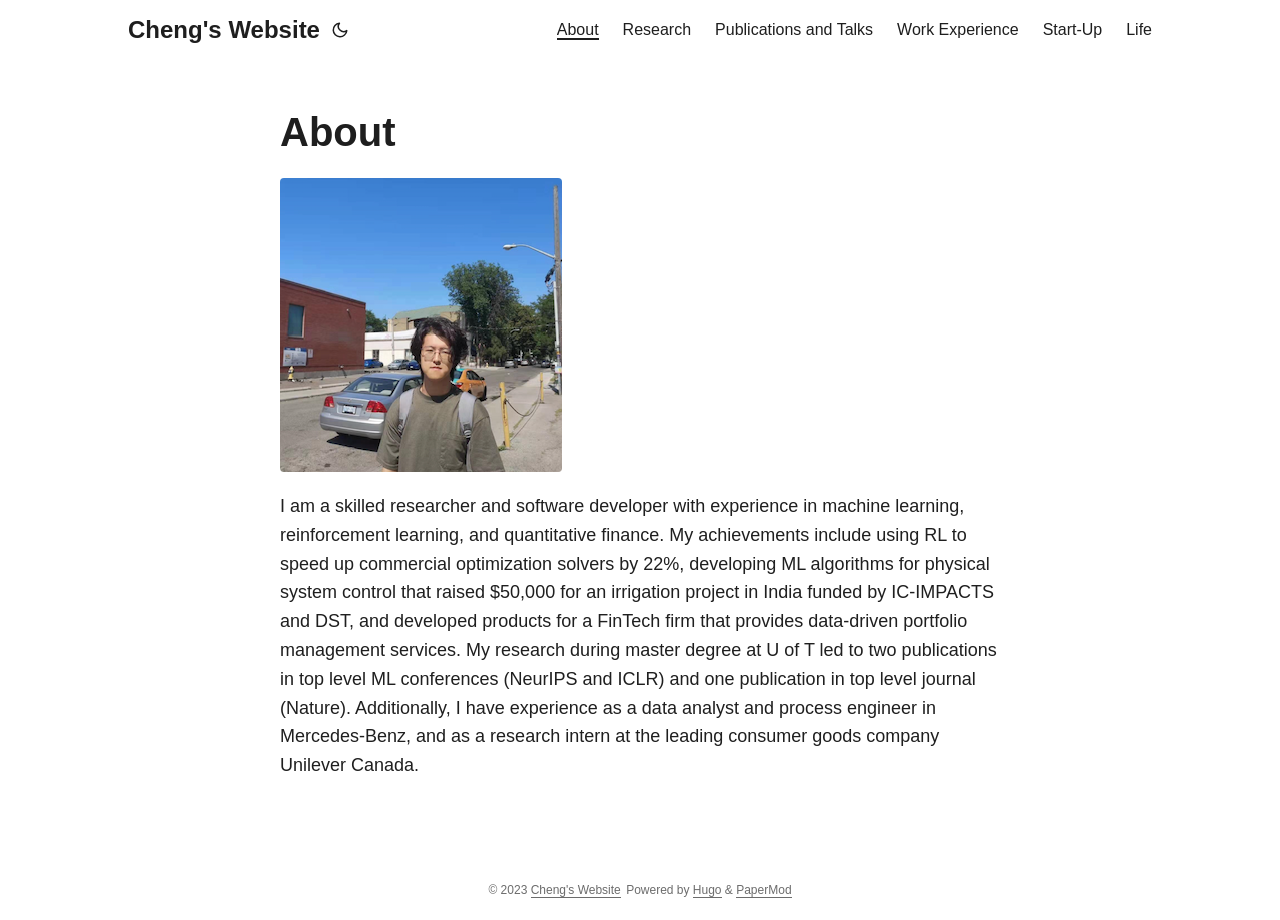
==== about/index.html @ 5c448e86 "first commit" ====
<!DOCTYPE html>
<html lang="en" dir="auto">

<head><meta charset="utf-8">
<meta http-equiv="X-UA-Compatible" content="IE=edge">
<meta name="viewport" content="width=device-width, initial-scale=1, shrink-to-fit=no">
<meta name="robots" content="index, follow">
<title>About | Cheng&#39;s Website</title>
<meta name="keywords" content="">
<meta name="description" content="I am a skilled researcher and software developer with experience in machine learning, reinforcement learning, and quantitative finance. My achievements include using RL to speed up commercial optimization solvers by 22%, developing ML algorithms for physical system control that raised $50,000 for an irrigation project in India funded by IC-IMPACTS and DST, and developed products for a FinTech firm that provides data-driven portfolio management services. My research during master degree at U of T led to two publications in top level ML conferences (NeurIPS and ICLR) and one publication in top level journal (Nature).">
<meta name="author" content="">
<link rel="canonical" href="https://chichengmessi.github.io/about/">
<link crossorigin="anonymous" href="/assets/css/stylesheet.6a98292fb8fa8cf0f3ba4042d4b75515c04267550f3ad49ff6271b5af9562443.css" integrity="sha256-apgpL7j6jPDzukBC1LdVFcBCZ1UPOtSf9icbWvlWJEM=" rel="preload stylesheet" as="style">
<script defer crossorigin="anonymous" src="/assets/js/highlight.f413e19d0714851f6474e7ee9632408e58ac146fbdbe62747134bea2fa3415e0.js" integrity="sha256-9BPhnQcUhR9kdOfuljJAjlisFG&#43;9vmJ0cTS&#43;ovo0FeA="
    onload="hljs.initHighlightingOnLoad();"></script>
<link rel="icon" href="https://chichengmessi.github.io/favicon.ico">
<link rel="icon" type="image/png" sizes="16x16" href="https://chichengmessi.github.io/favicon-16x16.png">
<link rel="icon" type="image/png" sizes="32x32" href="https://chichengmessi.github.io/favicon-32x32.png">
<link rel="apple-touch-icon" href="https://chichengmessi.github.io/apple-touch-icon.png">
<link rel="mask-icon" href="https://chichengmessi.github.io/safari-pinned-tab.svg">
<meta name="theme-color" content="#2e2e33">
<meta name="msapplication-TileColor" content="#2e2e33">
<noscript>
    <style>
        #theme-toggle,
        .top-link {
            display: none;
        }

    </style>
    <style>
        @media (prefers-color-scheme: dark) {
            :root {
                --theme: rgb(29, 30, 32);
                --entry: rgb(46, 46, 51);
                --primary: rgb(218, 218, 219);
                --secondary: rgb(155, 156, 157);
                --tertiary: rgb(65, 66, 68);
                --content: rgb(196, 196, 197);
                --hljs-bg: rgb(46, 46, 51);
                --code-bg: rgb(55, 56, 62);
                --border: rgb(51, 51, 51);
            }

            .list {
                background: var(--theme);
            }

            .list:not(.dark)::-webkit-scrollbar-track {
                background: 0 0;
            }

            .list:not(.dark)::-webkit-scrollbar-thumb {
                border-color: var(--theme);
            }
        }

    </style>
</noscript><meta property="og:title" content="About" />
<meta property="og:description" content="I am a skilled researcher and software developer with experience in machine learning, reinforcement learning, and quantitative finance. My achievements include using RL to speed up commercial optimization solvers by 22%, developing ML algorithms for physical system control that raised $50,000 for an irrigation project in India funded by IC-IMPACTS and DST, and developed products for a FinTech firm that provides data-driven portfolio management services. My research during master degree at U of T led to two publications in top level ML conferences (NeurIPS and ICLR) and one publication in top level journal (Nature)." />
<meta property="og:type" content="article" />
<meta property="og:url" content="https://chichengmessi.github.io/about/" /><meta property="article:section" content="" />



<meta name="twitter:card" content="summary"/>
<meta name="twitter:title" content="About"/>
<meta name="twitter:description" content="I am a skilled researcher and software developer with experience in machine learning, reinforcement learning, and quantitative finance. My achievements include using RL to speed up commercial optimization solvers by 22%, developing ML algorithms for physical system control that raised $50,000 for an irrigation project in India funded by IC-IMPACTS and DST, and developed products for a FinTech firm that provides data-driven portfolio management services. My research during master degree at U of T led to two publications in top level ML conferences (NeurIPS and ICLR) and one publication in top level journal (Nature)."/>


<script type="application/ld+json">
{
  "@context": "https://schema.org",
  "@type": "BreadcrumbList",
  "itemListElement": [
    {
      "@type": "ListItem",
      "position":  1 ,
      "name": "About",
      "item": "https://chichengmessi.github.io/about/"
    }
  ]
}
</script>
<script type="application/ld+json">
{
  "@context": "https://schema.org",
  "@type": "BlogPosting",
  "headline": "About",
  "name": "About",
  "description": "I am a skilled researcher and software developer with experience in machine learning, reinforcement learning, and quantitative finance. My achievements include using RL to speed up commercial optimization solvers by 22%, developing ML algorithms for physical system control that raised $50,000 for an irrigation project in India funded by IC-IMPACTS and DST, and developed products for a FinTech firm that provides data-driven portfolio management services. My research during master degree at U of T led to two publications in top level ML conferences (NeurIPS and ICLR) and one publication in top level journal (Nature).",
  "keywords": [
    
  ],
  "articleBody": " I am a skilled researcher and software developer with experience in machine learning, reinforcement learning, and quantitative finance. My achievements include using RL to speed up commercial optimization solvers by 22%, developing ML algorithms for physical system control that raised $50,000 for an irrigation project in India funded by IC-IMPACTS and DST, and developed products for a FinTech firm that provides data-driven portfolio management services. My research during master degree at U of T led to two publications in top level ML conferences (NeurIPS and ICLR) and one publication in top level journal (Nature). Additionally, I have experience as a data analyst and process engineer in Mercedes-Benz, and as a research intern at the leading consumer goods company Unilever Canada.\n",
  "wordCount" : "120",
  "inLanguage": "en",
  "datePublished": "0001-01-01T00:00:00Z",
  "dateModified": "0001-01-01T00:00:00Z",
  "mainEntityOfPage": {
    "@type": "WebPage",
    "@id": "https://chichengmessi.github.io/about/"
  },
  "publisher": {
    "@type": "Organization",
    "name": "Cheng's Website",
    "logo": {
      "@type": "ImageObject",
      "url": "https://chichengmessi.github.io/favicon.ico"
    }
  }
}
</script>
</head>

<body class="" id="top">
<script>
    if (localStorage.getItem("pref-theme") === "dark") {
        document.body.classList.add('dark');
    } else if (localStorage.getItem("pref-theme") === "light") {
        document.body.classList.remove('dark')
    } else if (window.matchMedia('(prefers-color-scheme: dark)').matches) {
        document.body.classList.add('dark');
    }

</script>

<header class="header">
    <nav class="nav">
        <div class="logo">
            <a href="https://chichengmessi.github.io/" accesskey="h" title="Cheng&#39;s Website (Alt + H)">Cheng&#39;s Website</a>
            <div class="logo-switches">
                <button id="theme-toggle" accesskey="t" title="(Alt + T)">
                    <svg id="moon" xmlns="http://www.w3.org/2000/svg" width="24" height="18" viewBox="0 0 24 24"
                        fill="none" stroke="currentColor" stroke-width="2" stroke-linecap="round"
                        stroke-linejoin="round">
                        <path d="M21 12.79A9 9 0 1 1 11.21 3 7 7 0 0 0 21 12.79z"></path>
                    </svg>
                    <svg id="sun" xmlns="http://www.w3.org/2000/svg" width="24" height="18" viewBox="0 0 24 24"
                        fill="none" stroke="currentColor" stroke-width="2" stroke-linecap="round"
                        stroke-linejoin="round">
                        <circle cx="12" cy="12" r="5"></circle>
                        <line x1="12" y1="1" x2="12" y2="3"></line>
                        <line x1="12" y1="21" x2="12" y2="23"></line>
                        <line x1="4.22" y1="4.22" x2="5.64" y2="5.64"></line>
                        <line x1="18.36" y1="18.36" x2="19.78" y2="19.78"></line>
                        <line x1="1" y1="12" x2="3" y2="12"></line>
                        <line x1="21" y1="12" x2="23" y2="12"></line>
                        <line x1="4.22" y1="19.78" x2="5.64" y2="18.36"></line>
                        <line x1="18.36" y1="5.64" x2="19.78" y2="4.22"></line>
                    </svg>
                </button>
            </div>
        </div>
        <ul id="menu">
            <li>
                <a href="https://chichengmessi.github.io/about/" title="About">
                    <span class="active">About</span>
                </a>
            </li>
            <li>
                <a href="https://chichengmessi.github.io/research/" title="Research">
                    <span>Research</span>
                </a>
            </li>
            <li>
                <a href="https://chichengmessi.github.io/publish/" title="Publications and Talks">
                    <span>Publications and Talks</span>
                </a>
            </li>
            <li>
                <a href="https://chichengmessi.github.io/work/" title="Work Experience">
                    <span>Work Experience</span>
                </a>
            </li>
            <li>
                <a href="https://chichengmessi.github.io/startup/" title="Start-Up">
                    <span>Start-Up</span>
                </a>
            </li>
            <li>
                <a href="https://chichengmessi.github.io/life/" title="Life">
                    <span>Life</span>
                </a>
            </li>
        </ul>
    </nav>
</header>
<main class="main">

<article class="post-single">
  <header class="post-header">
    
    <h1 class="post-title">
      About
    </h1>
    <div class="post-meta">

</div>
  </header> 
  <div class="post-content"><p><img loading="lazy" src="/selfie_.png" alt="Example figure"  />
</p>
<p>I am a skilled researcher and software developer with experience in machine learning, reinforcement learning, and quantitative finance. My achievements include using RL to speed up commercial optimization solvers by 22%, developing ML algorithms for physical system control that raised $50,000 for an irrigation project in India funded by IC-IMPACTS and DST, and developed products for a FinTech firm that provides data-driven portfolio management services. My research during master degree at U of T led to two publications in top level ML conferences (NeurIPS and ICLR) and one publication in top level journal (Nature). Additionally, I have experience as a data analyst and process engineer in Mercedes-Benz, and as a research intern at the leading consumer goods company Unilever Canada.</p>


  </div>

  <footer class="post-footer">
    <ul class="post-tags">
    </ul>
  </footer>
</article>
    </main>
    
<footer class="footer">
    <span>&copy; 2023 <a href="https://chichengmessi.github.io/">Cheng&#39;s Website</a></span>
    <span>
        Powered by
        <a href="https://gohugo.io/" rel="noopener noreferrer" target="_blank">Hugo</a> &
        <a href="https://github.com/adityatelange/hugo-PaperMod/" rel="noopener" target="_blank">PaperMod</a>
    </span>
</footer>
<a href="#top" aria-label="go to top" title="Go to Top (Alt + G)" class="top-link" id="top-link" accesskey="g">
    <svg xmlns="http://www.w3.org/2000/svg" viewBox="0 0 12 6" fill="currentColor">
        <path d="M12 6H0l6-6z" />
    </svg>
</a>

<script>
    let menu = document.getElementById('menu')
    if (menu) {
        menu.scrollLeft = localStorage.getItem("menu-scroll-position");
        menu.onscroll = function () {
            localStorage.setItem("menu-scroll-position", menu.scrollLeft);
        }
    }

    document.querySelectorAll('a[href^="#"]').forEach(anchor => {
        anchor.addEventListener("click", function (e) {
            e.preventDefault();
            var id = this.getAttribute("href").substr(1);
            if (!window.matchMedia('(prefers-reduced-motion: reduce)').matches) {
                document.querySelector(`[id='${decodeURIComponent(id)}']`).scrollIntoView({
                    behavior: "smooth"
                });
            } else {
                document.querySelector(`[id='${decodeURIComponent(id)}']`).scrollIntoView();
            }
            if (id === "top") {
                history.replaceState(null, null, " ");
            } else {
                history.pushState(null, null, `#${id}`);
            }
        });
    });

</script>
<script>
    var mybutton = document.getElementById("top-link");
    window.onscroll = function () {
        if (document.body.scrollTop > 800 || document.documentElement.scrollTop > 800) {
            mybutton.style.visibility = "visible";
            mybutton.style.opacity = "1";
        } else {
            mybutton.style.visibility = "hidden";
            mybutton.style.opacity = "0";
        }
    };

</script>
<script>
    document.getElementById("theme-toggle").addEventListener("click", () => {
        if (document.body.className.includes("dark")) {
            document.body.classList.remove('dark');
            localStorage.setItem("pref-theme", 'light');
        } else {
            document.body.classList.add('dark');
            localStorage.setItem("pref-theme", 'dark');
        }
    })

</script>
</body>

</html>
---- assets/css/stylesheet.6a98292fb8fa8cf0f3ba4042d4b75515c04267550f3ad49ff6271b5af9562443.css ----
/*
  PaperMod v7
  License: MIT https://github.com/adityatelange/hugo-PaperMod/blob/master/LICENSE
  Copyright (c) 2020 nanxiaobei and adityatelange
  Copyright (c) 2021-2023 adityatelange
*/
:root{--gap:24px;--content-gap:20px;--nav-width:1024px;--main-width:720px;--header-height:60px;--footer-height:60px;--radius:8px;--theme:rgb(255, 255, 255);--entry:rgb(255, 255, 255);--primary:rgb(30, 30, 30);--secondary:rgb(108, 108, 108);--tertiary:rgb(214, 214, 214);--content:rgb(31, 31, 31);--hljs-bg:rgb(28, 29, 33);--code-bg:rgb(245, 245, 245);--border:rgb(238, 238, 238)}.dark{--theme:rgb(29, 30, 32);--entry:rgb(46, 46, 51);--primary:rgb(218, 218, 219);--secondary:rgb(155, 156, 157);--tertiary:rgb(65, 66, 68);--content:rgb(196, 196, 197);--hljs-bg:rgb(46, 46, 51);--code-bg:rgb(55, 56, 62);--border:rgb(51, 51, 51)}.list{background:var(--code-bg)}.dark.list{background:var(--theme)}*,::after,::before{box-sizing:border-box}html{-webkit-tap-highlight-color:transparent;overflow-y:scroll}a,button,body,h1,h2,h3,h4,h5,h6{color:var(--primary)}body{font-family:-apple-system,BlinkMacSystemFont,segoe ui,Roboto,Oxygen,Ubuntu,Cantarell,open sans,helvetica neue,sans-serif;font-size:18px;line-height:1.6;word-break:break-word;background:var(--theme)}article,aside,figcaption,figure,footer,header,hgroup,main,nav,section,table{display:block}h1,h2,h3,h4,h5,h6{line-height:1.2}h1,h2,h3,h4,h5,h6,p{margin-top:0;margin-bottom:0}ul{padding:0}a{text-decoration:none}body,figure,ul{margin:0}table{width:100%;border-collapse:collapse;border-spacing:0;overflow-x:auto;word-break:keep-all}button,input,textarea{padding:0;font:inherit;background:0 0;border:0}input,textarea{outline:0}button,input[type=button],input[type=submit]{cursor:pointer}input:-webkit-autofill,textarea:-webkit-autofill{box-shadow:0 0 0 50px var(--theme)inset}img{display:block;max-width:100%}.not-found{position:absolute;left:0;right:0;display:flex;align-items:center;justify-content:center;height:80%;font-size:160px;font-weight:700}.archive-posts{width:100%;font-size:16px}.archive-year{margin-top:40px}.archive-year:not(:last-of-type){border-bottom:2px solid var(--border)}.archive-month{display:flex;align-items:flex-start;padding:10px 0}.archive-month-header{margin:25px 0;width:200px}.archive-month:not(:last-of-type){border-bottom:1px solid var(--border)}.archive-entry{position:relative;padding:5px;margin:10px 0}.archive-entry-title{margin:5px 0;font-weight:400}.archive-count,.archive-meta{color:var(--secondary);font-size:14px}.footer,.top-link{font-size:12px;color:var(--secondary)}.footer{max-width:calc(var(--main-width) + var(--gap) * 2);margin:auto;padding:calc((var(--footer-height) - var(--gap))/2)var(--gap);text-align:center;line-height:24px}.footer span{margin-inline-start:1px;margin-inline-end:1px}.footer span:last-child{white-space:nowrap}.footer a{color:inherit;border-bottom:1px solid var(--secondary)}.footer a:hover{border-bottom:1px solid var(--primary)}.top-link{visibility:hidden;position:fixed;bottom:60px;right:30px;z-index:99;background:var(--tertiary);width:42px;height:42px;padding:12px;border-radius:64px;transition:visibility .5s,opacity .8s linear}.top-link,.top-link svg{filter:drop-shadow(0 0 0 var(--theme))}.footer a:hover,.top-link:hover{color:var(--primary)}.top-link:focus,#theme-toggle:focus{outline:0}.nav{display:flex;flex-wrap:wrap;justify-content:space-between;max-width:calc(var(--nav-width) + var(--gap) * 2);margin-inline-start:auto;margin-inline-end:auto;line-height:var(--header-height)}.nav a{display:block}.logo,#menu{display:flex;margin:auto var(--gap)}.logo{flex-wrap:inherit}.logo a{font-size:24px;font-weight:700}.logo a img,.logo a svg{display:inline;vertical-align:middle;pointer-events:none;transform:translate(0,-10%);border-radius:6px;margin-inline-end:8px}button#theme-toggle{font-size:26px;margin:auto 4px}body.dark #moon{vertical-align:middle;display:none}body:not(.dark) #sun{display:none}#menu{list-style:none;word-break:keep-all;overflow-x:auto;white-space:nowrap}#menu li+li{margin-inline-start:var(--gap)}#menu a{font-size:16px}#menu .active{font-weight:500;border-bottom:2px solid}.lang-switch li,.lang-switch ul,.logo-switches{display:inline-flex;margin:auto 4px}.lang-switch{display:flex;flex-wrap:inherit}.lang-switch a{margin:auto 3px;font-size:16px;font-weight:500}.logo-switches{flex-wrap:inherit}.main{position:relative;min-height:calc(100vh - var(--header-height) - var(--footer-height));max-width:calc(var(--main-width) + var(--gap) * 2);margin:auto;padding:var(--gap)}.page-header h1{font-size:40px}.pagination{display:flex}.pagination a{color:var(--theme);font-size:13px;line-height:36px;background:var(--primary);border-radius:calc(36px/2);padding:0 16px}.pagination .next{margin-inline-start:auto}.social-icons{padding:12px 0}.social-icons a:not(:last-of-type){margin-inline-end:12px}.social-icons a svg{height:26px;width:26px}code{direction:ltr}div.highlight,pre{position:relative}.copy-code{display:none;position:absolute;top:4px;right:4px;color:rgba(255,255,255,.8);background:rgba(78,78,78,.8);border-radius:var(--radius);padding:0 5px;font-size:14px;user-select:none}div.highlight:hover .copy-code,pre:hover .copy-code{display:block}.first-entry{position:relative;display:flex;flex-direction:column;justify-content:center;min-height:320px;margin:var(--gap)0 calc(var(--gap) * 2)}.first-entry .entry-header{overflow:hidden;display:-webkit-box;-webkit-box-orient:vertical;-webkit-line-clamp:3}.first-entry .entry-header h1{font-size:34px;line-height:1.3}.first-entry .entry-content{margin:14px 0;font-size:16px;-webkit-line-clamp:3}.first-entry .entry-footer{font-size:14px}.home-info .entry-content{-webkit-line-clamp:unset}.post-entry{position:relative;margin-bottom:var(--gap);padding:var(--gap);background:var(--entry);border-radius:var(--radius);transition:transform .1s;border:1px solid var(--border)}.post-entry:active{transform:scale(.96)}.tag-entry .entry-cover{display:none}.entry-header h2{font-size:24px;line-height:1.3}.entry-content{margin:8px 0;color:var(--secondary);font-size:14px;line-height:1.6;overflow:hidden;display:-webkit-box;-webkit-box-orient:vertical;-webkit-line-clamp:2}.entry-footer{color:var(--secondary);font-size:13px}.entry-link{position:absolute;left:0;right:0;top:0;bottom:0}.entry-cover,.entry-isdraft{font-size:14px;color:var(--secondary)}.entry-cover{margin-bottom:var(--gap);text-align:center}.entry-cover img{border-radius:var(--radius);pointer-events:none;width:100%;height:auto}.entry-cover a{color:var(--secondary);box-shadow:0 1px 0 var(--primary)}.page-header,.post-header{margin:24px auto var(--content-gap)}.post-title{margin-bottom:2px;font-size:40px}.post-description{margin-top:10px;margin-bottom:5px}.post-meta,.breadcrumbs{color:var(--secondary);font-size:14px;display:flex;flex-wrap:wrap}.post-meta .i18n_list li{display:inline-flex;list-style:none;margin:auto 3px;box-shadow:0 1px 0 var(--secondary)}.breadcrumbs a{font-size:16px}.post-content{color:var(--content)}.post-content h3,.post-content h4,.post-content h5,.post-content h6{margin:24px 0 16px}.post-content h1{margin:40px auto 32px;font-size:40px}.post-content h2{margin:32px auto 24px;font-size:32px}.post-content h3{font-size:24px}.post-content h4{font-size:16px}.post-content h5{font-size:14px}.post-content h6{font-size:12px}.post-content a,.toc a:hover{box-shadow:0 1px;box-decoration-break:clone;-webkit-box-decoration-break:clone}.post-content a code{margin:auto 0;border-radius:0;box-shadow:0 -1px 0 var(--primary)inset}.post-content del{text-decoration:none;background:linear-gradient(to right,var(--primary) 100%,transparent 0)0/1px 1px repeat-x}.post-content dl,.post-content ol,.post-content p,.post-content figure,.post-content ul{margin-bottom:var(--content-gap)}.post-content ol,.post-content ul{padding-inline-start:20px}.post-content li{margin-top:5px}.post-content li p{margin-bottom:0}.post-content dl{display:flex;flex-wrap:wrap;margin:0}.post-content dt{width:25%;font-weight:700}.post-content dd{width:75%;margin-inline-start:0;padding-inline-start:10px}.post-content dd~dd,.post-content dt~dt{margin-top:10px}.post-content table{margin-bottom:32px}.post-content table th,.post-content table:not(.highlighttable,.highlight table,.gist .highlight) td{min-width:80px;padding:12px 8px;line-height:1.5;border-bottom:1px solid var(--border)}.post-content table th{font-size:14px;text-align:start}.post-content table:not(.highlighttable) td code:only-child{margin:auto 0}.post-content .highlight table{border-radius:var(--radius)}.post-content .highlight:not(table){margin:10px auto;background:var(--hljs-bg)!important;border-radius:var(--radius);direction:ltr}.post-content li>.highlight{margin-inline-end:0}.post-content ul pre{margin-inline-start:calc(var(--gap) * -2)}.post-content .highlight pre{margin:0}.post-content .highlighttable{table-layout:fixed}.post-content .highlighttable td:first-child{width:40px}.post-content .highlighttable td .linenodiv{padding-inline-end:0!important}.post-content .highlighttable td .highlight,.post-content .highlighttable td .linenodiv pre{margin-bottom:0}.post-content code{margin:auto 4px;padding:4px 6px;font-size:.78em;line-height:1.5;background:var(--code-bg);border-radius:2px}.post-content pre code{display:block;margin:auto 0;padding:10px;color:#d5d5d6;background:var(--hljs-bg)!important;border-radius:var(--radius);overflow-x:auto;word-break:break-all}.post-content blockquote{margin:20px 0;padding:0 14px;border-inline-start:3px solid var(--primary)}.post-content hr{margin:30px 0;height:2px;background:var(--tertiary);border:0}.post-content iframe{max-width:100%}.post-content img{border-radius:4px;margin:1rem 0}.post-content img[src*="#center"]{margin:1rem auto}.post-content figure.align-center{text-align:center}.post-content figure>figcaption{color:var(--primary);font-size:16px;font-weight:700;margin:8px 0 16px}.post-content figure>figcaption>p{color:var(--secondary);font-size:14px;font-weight:400}.toc{margin:0 2px 40px;border:1px solid var(--border);background:var(--code-bg);border-radius:var(--radius);padding:.4em}.dark .toc{background:var(--entry)}.toc details summary{cursor:zoom-in;margin-inline-start:20px}.toc details[open] summary{cursor:zoom-out}.toc .details{display:inline;font-weight:500}.toc .inner{margin:0 20px;padding:10px 20px}.toc li ul{margin-inline-start:var(--gap)}.toc summary:focus{outline:0}.post-footer{margin-top:56px}.post-tags li{display:inline-block;margin-inline-end:3px;margin-bottom:5px}.post-tags a,.share-buttons,.paginav{border-radius:var(--radius);background:var(--code-bg);border:1px solid var(--border)}.post-tags a{display:block;padding-inline-start:14px;padding-inline-end:14px;color:var(--secondary);font-size:14px;line-height:34px;background:var(--code-bg)}.post-tags a:hover,.paginav a:hover{background:var(--border)}.share-buttons{margin:14px 0;padding-inline-start:var(--radius);display:flex;justify-content:center;overflow-x:auto}.share-buttons a{margin-top:10px}.share-buttons a:not(:last-of-type){margin-inline-end:12px}h1:hover .anchor,h2:hover .anchor,h3:hover .anchor,h4:hover .anchor,h5:hover .anchor,h6:hover .anchor{display:inline-flex;color:var(--secondary);margin-inline-start:8px;font-weight:500;user-select:none}.paginav{margin:10px 0;display:flex;line-height:30px;border-radius:var(--radius)}.paginav a{padding-inline-start:14px;padding-inline-end:14px;border-radius:var(--radius)}.paginav .title{letter-spacing:1px;text-transform:uppercase;font-size:small;color:var(--secondary)}.paginav .prev,.paginav .next{width:50%}.paginav span:hover:not(.title){box-shadow:0 1px}.paginav .next{margin-inline-start:auto;text-align:right}[dir=rtl] .paginav .next{text-align:left}h1>a>svg{display:inline}img.in-text{display:inline;margin:auto}.buttons,.main .profile{display:flex;justify-content:center}.main .profile{align-items:center;min-height:calc(100vh - var(--header-height) - var(--footer-height) - (var(--gap) * 2));text-align:center}.profile .profile_inner h1{padding:12px 0}.profile img{display:inline-table;border-radius:50%}.buttons{flex-wrap:wrap;max-width:400px;margin:0 auto}.button{background:var(--tertiary);border-radius:var(--radius);margin:8px;padding:6px;transition:transform .1s}.button-inner{padding:0 8px}.button:active{transform:scale(.96)}#searchbox input{padding:4px 10px;width:100%;color:var(--primary);font-weight:700;border:2px solid var(--tertiary);border-radius:var(--radius)}#searchbox input:focus{border-color:var(--secondary)}#searchResults li{list-style:none;border-radius:var(--radius);padding:10px;margin:10px 0;position:relative;font-weight:500}#searchResults{margin:10px 0;width:100%}#searchResults li:active{transition:transform .1s;transform:scale(.98)}#searchResults a{position:absolute;width:100%;height:100%;top:0;left:0;outline:none}#searchResults .focus{transform:scale(.98);border:2px solid var(--tertiary)}.terms-tags li{display:inline-block;margin:10px;font-weight:500}.terms-tags a{display:block;padding:3px 10px;background:var(--tertiary);border-radius:6px;transition:transform .1s}.terms-tags a:active{background:var(--tertiary);transform:scale(.96)}.hljs-comment,.hljs-quote{color:#b6b18b}.hljs-deletion,.hljs-name,.hljs-regexp,.hljs-selector-class,.hljs-selector-id,.hljs-tag,.hljs-template-variable,.hljs-variable{color:#eb3c54}.hljs-built_in,.hljs-builtin-name,.hljs-link,.hljs-literal,.hljs-meta,.hljs-number,.hljs-params,.hljs-type{color:#e7ce56}.hljs-attribute{color:#ee7c2b}.hljs-addition,.hljs-bullet,.hljs-string,.hljs-symbol{color:#4fb4d7}.hljs-section,.hljs-title{color:#78bb65}.hljs-keyword,.hljs-selector-tag{color:#b45ea4}.hljs{display:block;overflow-x:auto;background:#1c1d21;color:#c0c5ce;padding:.5em}.hljs-emphasis{font-style:italic}.hljs-strong{font-weight:700}::-webkit-scrollbar-track{background:0 0}.list:not(.dark)::-webkit-scrollbar-track{background:var(--code-bg)}::-webkit-scrollbar-thumb{background:var(--tertiary);border:5px solid var(--theme);border-radius:var(--radius)}.list:not(.dark)::-webkit-scrollbar-thumb{border:5px solid var(--code-bg)}::-webkit-scrollbar-thumb:hover{background:var(--secondary)}::-webkit-scrollbar:not(.highlighttable,.highlight table,.gist .highlight){background:var(--theme)}.post-content .highlighttable td .highlight pre code::-webkit-scrollbar{display:none}.post-content :not(table) ::-webkit-scrollbar-thumb{border:2px solid var(--hljs-bg);background:#717175}.post-content :not(table) ::-webkit-scrollbar-thumb:hover{background:#a3a3a5}.gist table::-webkit-scrollbar-thumb{border:2px solid #fff;background:#adadad}.gist table::-webkit-scrollbar-thumb:hover{background:#707070}.post-content table::-webkit-scrollbar-thumb{border-width:2px}@media screen and (min-width:768px){::-webkit-scrollbar{width:19px;height:11px}}@media screen and (max-width:768px){:root{--gap:14px}.profile img{transform:scale(.85)}.first-entry{min-height:260px}.archive-month{flex-direction:column}.archive-year{margin-top:20px}.footer{padding:calc((var(--footer-height) - var(--gap) - 10px)/2)var(--gap)}}@media screen and (max-width:900px){.list .top-link{transform:translateY(-5rem)}}@media(prefers-reduced-motion){.terms-tags a:active,.button:active,.post-entry:active,.top-link,#searchResults .focus,#searchResults li:active{transform:none}}
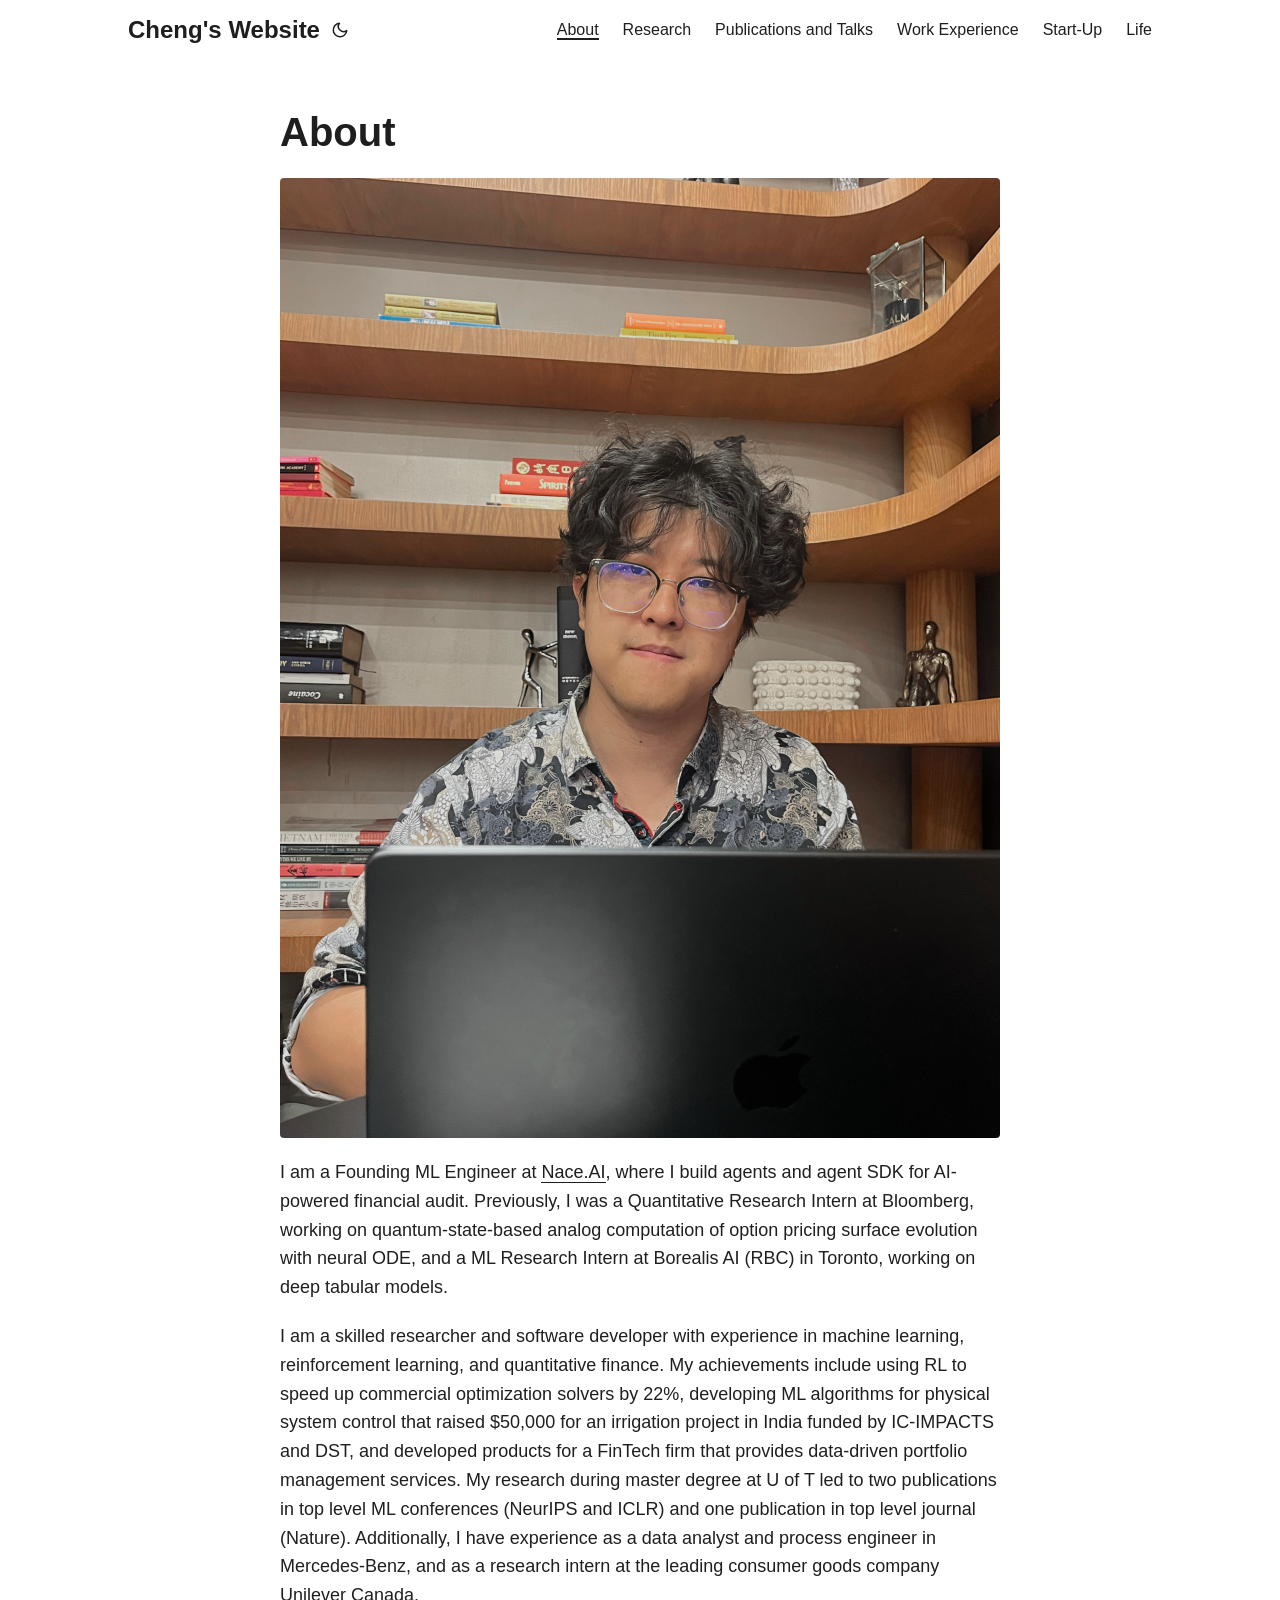
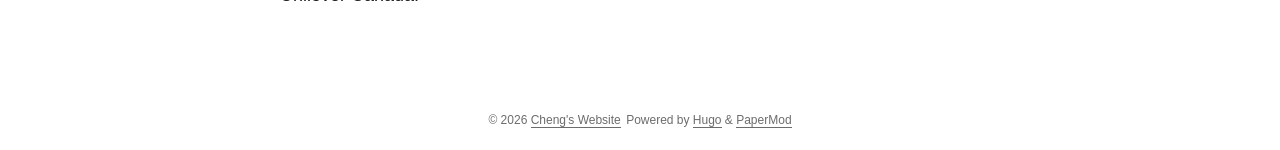
==== commit 8e062d26: "update website 2026" ====
--- a/about/index.html
+++ b/about/index.html
@@ -200,6 +200,7 @@
   </header> 
   <div class="post-content"><p><img loading="lazy" src="/selfie_.png" alt="Example figure"  />
 </p>
+<p>I am a Founding ML Engineer at <a href="https://nace.ai/" target="_blank">Nace.AI</a>, where I build agents and agent SDK for AI-powered financial audit. Previously, I was a Quantitative Research Intern at Bloomberg, working on quantum-state-based analog computation of option pricing surface evolution with neural ODE, and a ML Research Intern at Borealis AI (RBC) in Toronto, working on deep tabular models.</p>
 <p>I am a skilled researcher and software developer with experience in machine learning, reinforcement learning, and quantitative finance. My achievements include using RL to speed up commercial optimization solvers by 22%, developing ML algorithms for physical system control that raised $50,000 for an irrigation project in India funded by IC-IMPACTS and DST, and developed products for a FinTech firm that provides data-driven portfolio management services. My research during master degree at U of T led to two publications in top level ML conferences (NeurIPS and ICLR) and one publication in top level journal (Nature). Additionally, I have experience as a data analyst and process engineer in Mercedes-Benz, and as a research intern at the leading consumer goods company Unilever Canada.</p>
 
 
@@ -213,7 +214,7 @@
     </main>
     
 <footer class="footer">
-    <span>&copy; 2023 <a href="https://chichengmessi.github.io/">Cheng&#39;s Website</a></span>
+    <span>&copy; 2026 <a href="https://chichengmessi.github.io/">Cheng&#39;s Website</a></span>
     <span>
         Powered by
         <a href="https://gohugo.io/" rel="noopener noreferrer" target="_blank">Hugo</a> &
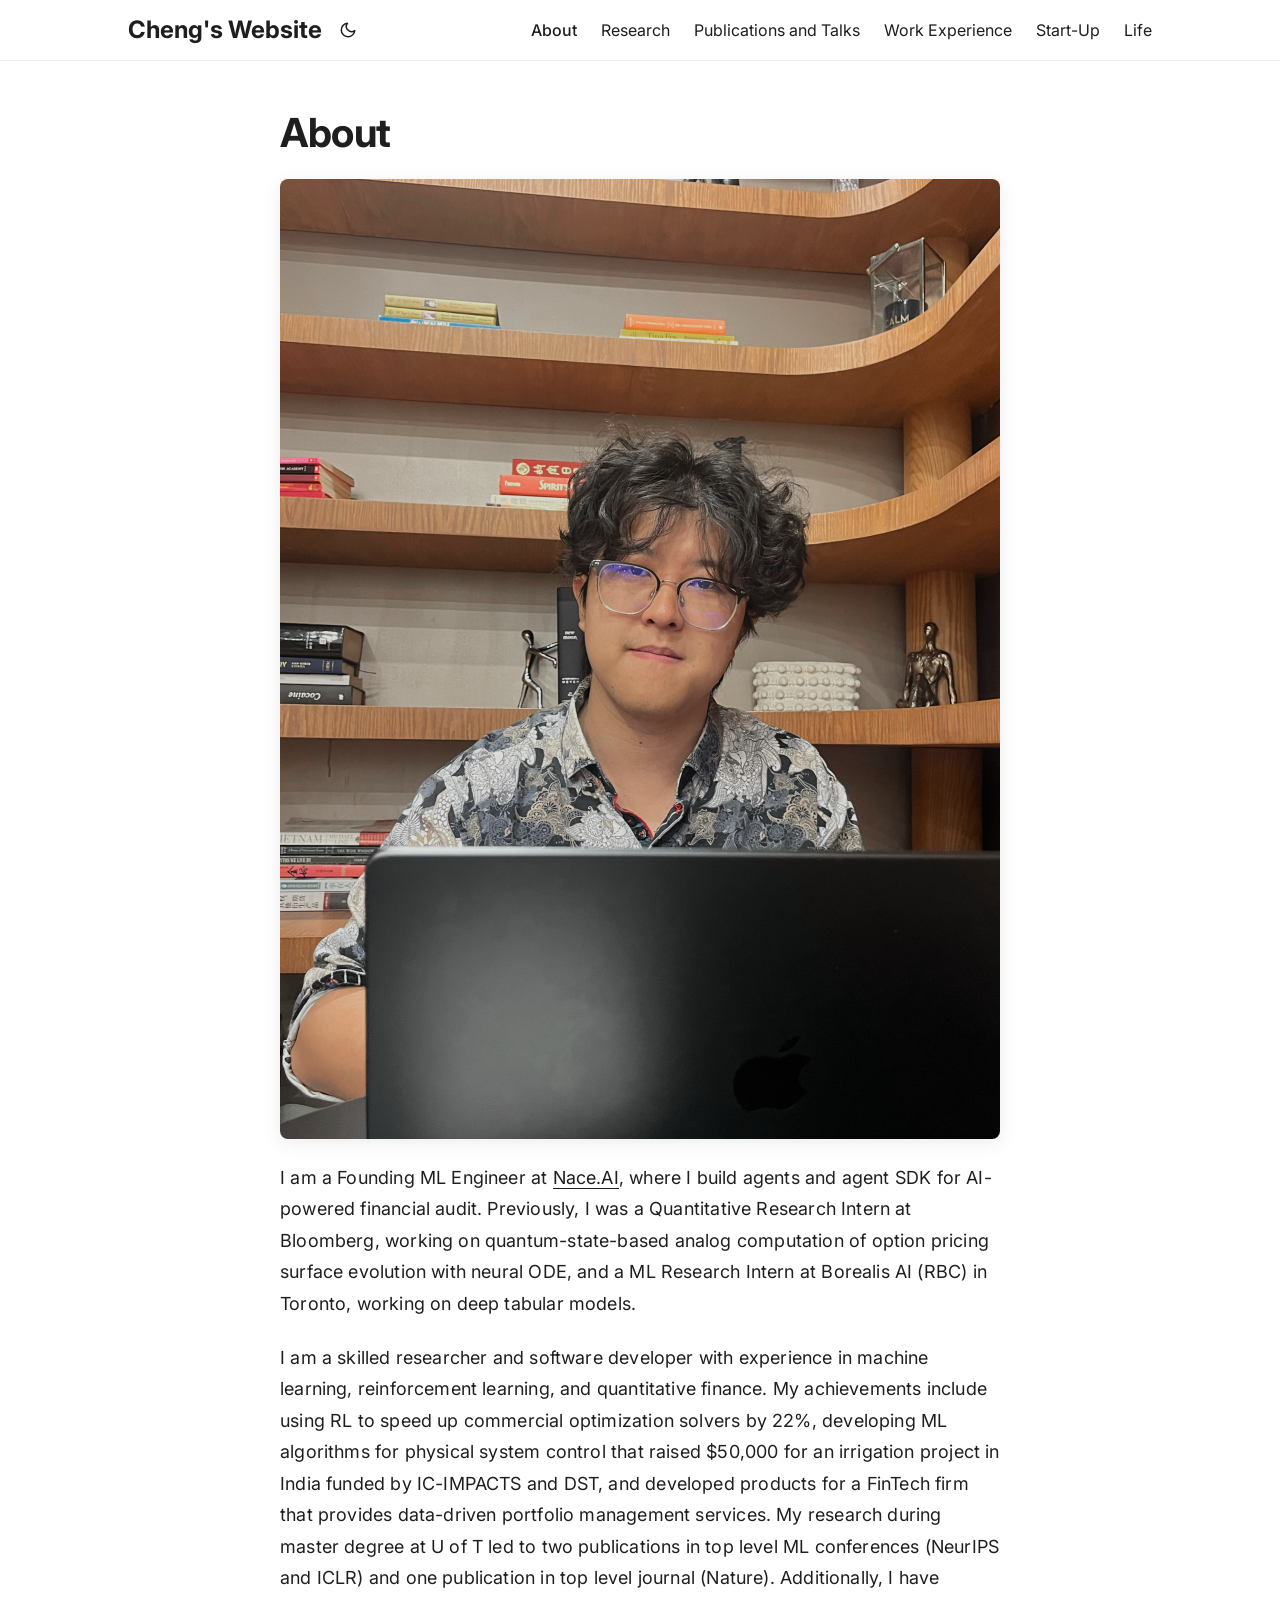
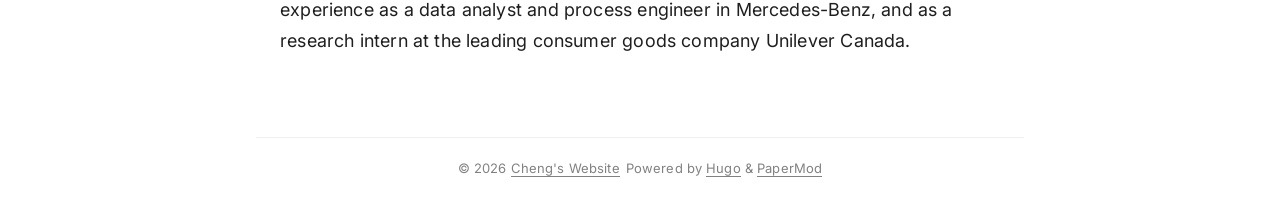
==== commit e3683c48: "improve styling" ====
--- a/about/index.html
+++ b/about/index.html
@@ -11,6 +11,7 @@
 <meta name="author" content="">
 <link rel="canonical" href="https://chichengmessi.github.io/about/">
 <link crossorigin="anonymous" href="/assets/css/stylesheet.6a98292fb8fa8cf0f3ba4042d4b75515c04267550f3ad49ff6271b5af9562443.css" integrity="sha256-apgpL7j6jPDzukBC1LdVFcBCZ1UPOtSf9icbWvlWJEM=" rel="preload stylesheet" as="style">
+<link href="/assets/css/custom.css" rel="stylesheet">
 <script defer crossorigin="anonymous" src="/assets/js/highlight.f413e19d0714851f6474e7ee9632408e58ac146fbdbe62747134bea2fa3415e0.js" integrity="sha256-9BPhnQcUhR9kdOfuljJAjlisFG&#43;9vmJ0cTS&#43;ovo0FeA="
     onload="hljs.initHighlightingOnLoad();"></script>
 <link rel="icon" href="https://chichengmessi.github.io/favicon.ico">
--- a/assets/css/custom.css
+++ b/assets/css/custom.css
@@ -0,0 +1,292 @@
+/* Custom aesthetic improvements */
+
+/* Better typography with Inter font */
+@import url('https://fonts.googleapis.com/css2?family=Inter:wght@400;500;600;700&display=swap');
+
+body {
+    font-family: 'Inter', -apple-system, BlinkMacSystemFont, 'Segoe UI', Roboto, Oxygen, Ubuntu, sans-serif;
+    -webkit-font-smoothing: antialiased;
+    -moz-osx-font-smoothing: grayscale;
+}
+
+/* Subtle page fade-in */
+@keyframes fadeIn {
+    from { opacity: 0; transform: translateY(8px); }
+    to { opacity: 1; transform: translateY(0); }
+}
+
+main.main {
+    animation: fadeIn 0.5s ease-out;
+}
+
+/* Header: glassmorphism effect */
+.header {
+    backdrop-filter: blur(12px);
+    -webkit-backdrop-filter: blur(12px);
+    background: rgba(255, 255, 255, 0.85);
+    border-bottom: 1px solid rgba(0, 0, 0, 0.06);
+    position: sticky;
+    top: 0;
+    z-index: 100;
+    transition: box-shadow 0.3s ease;
+}
+
+.dark .header {
+    background: rgba(29, 30, 32, 0.88);
+    border-bottom: 1px solid rgba(255, 255, 255, 0.06);
+}
+
+/* Logo hover */
+.logo a {
+    transition: color 0.2s ease;
+}
+
+.logo a:hover {
+    color: var(--primary);
+    opacity: 0.8;
+}
+
+/* Nav links: smooth underline animation */
+#menu a {
+    position: relative;
+    transition: color 0.2s ease;
+}
+
+#menu a span::after {
+    content: '';
+    position: absolute;
+    bottom: -2px;
+    left: 0;
+    width: 0;
+    height: 2px;
+    background: var(--primary);
+    transition: width 0.3s ease;
+}
+
+#menu a:hover span::after,
+#menu a span.active::after {
+    width: 100%;
+}
+
+#menu .active {
+    border-bottom: none;
+}
+
+/* Profile section polish */
+.profile .profile_inner {
+    padding: 2rem 0;
+}
+
+.profile img {
+    border-radius: 50%;
+    box-shadow: 0 8px 30px rgba(0, 0, 0, 0.12);
+    transition: transform 0.4s ease, box-shadow 0.4s ease;
+    border: 3px solid var(--border);
+}
+
+.profile img:hover {
+    transform: scale(1.05);
+    box-shadow: 0 12px 40px rgba(0, 0, 0, 0.18);
+}
+
+.dark .profile img {
+    box-shadow: 0 8px 30px rgba(0, 0, 0, 0.4);
+}
+
+.dark .profile img:hover {
+    box-shadow: 0 12px 40px rgba(0, 0, 0, 0.5);
+}
+
+.profile .profile_inner span {
+    font-size: 1.15rem;
+    color: var(--secondary);
+    letter-spacing: 0.01em;
+}
+
+/* Social icons polish */
+.social-icons {
+    padding: 16px 0;
+}
+
+.social-icons a {
+    display: inline-flex;
+    align-items: center;
+    justify-content: center;
+    width: 44px;
+    height: 44px;
+    border-radius: 50%;
+    background: var(--code-bg);
+    transition: all 0.3s ease;
+    border: 1px solid var(--border);
+}
+
+.dark .social-icons a {
+    background: var(--entry);
+}
+
+.social-icons a:hover {
+    transform: translateY(-3px);
+    box-shadow: 0 6px 20px rgba(0, 0, 0, 0.12);
+    background: var(--primary);
+    color: var(--theme);
+    border-color: var(--primary);
+}
+
+.dark .social-icons a:hover {
+    box-shadow: 0 6px 20px rgba(0, 0, 0, 0.35);
+}
+
+.social-icons a:hover svg {
+    stroke: var(--theme);
+}
+
+.social-icons a svg {
+    height: 20px;
+    width: 20px;
+    transition: stroke 0.3s ease;
+}
+
+.social-icons a:not(:last-of-type) {
+    margin-inline-end: 10px;
+}
+
+/* Article content pages */
+.post-single {
+    animation: fadeIn 0.5s ease-out;
+}
+
+.post-header .post-title {
+    font-weight: 700;
+    letter-spacing: -0.02em;
+    line-height: 1.2;
+}
+
+.post-content {
+    line-height: 1.75;
+    letter-spacing: 0.01em;
+}
+
+.post-content p {
+    margin-bottom: 1.25em;
+}
+
+/* Better image styling in posts */
+.post-content img {
+    border-radius: 8px;
+    box-shadow: 0 4px 20px rgba(0, 0, 0, 0.08);
+    transition: box-shadow 0.3s ease;
+}
+
+.dark .post-content img {
+    box-shadow: 0 4px 20px rgba(0, 0, 0, 0.3);
+}
+
+.post-content img:hover {
+    box-shadow: 0 8px 30px rgba(0, 0, 0, 0.15);
+}
+
+/* Links in content */
+.post-content a {
+    color: var(--primary);
+    box-shadow: 0 1px 0 var(--primary);
+    transition: box-shadow 0.2s ease, opacity 0.2s ease;
+}
+
+.post-content a:hover {
+    opacity: 0.75;
+    box-shadow: 0 2px 0 var(--primary);
+}
+
+/* Better blockquotes */
+.post-content blockquote {
+    border-inline-start: 3px solid var(--secondary);
+    padding: 0.5em 1.2em;
+    background: var(--code-bg);
+    border-radius: 0 var(--radius) var(--radius) 0;
+    font-style: italic;
+}
+
+.dark .post-content blockquote {
+    background: var(--entry);
+}
+
+/* Code blocks */
+.post-content pre code {
+    border-radius: 10px;
+    font-size: 0.85em;
+}
+
+/* Footer polish */
+.footer {
+    border-top: 1px solid var(--border);
+    font-size: 13px;
+    letter-spacing: 0.01em;
+    opacity: 0.85;
+}
+
+/* Theme toggle button */
+button#theme-toggle {
+    border-radius: 50%;
+    width: 36px;
+    height: 36px;
+    display: inline-flex;
+    align-items: center;
+    justify-content: center;
+    transition: background 0.2s ease, transform 0.2s ease;
+}
+
+button#theme-toggle:hover {
+    background: var(--code-bg);
+    transform: rotate(15deg);
+}
+
+/* Go to top button */
+.top-link {
+    backdrop-filter: blur(8px);
+    -webkit-backdrop-filter: blur(8px);
+    box-shadow: 0 4px 12px rgba(0, 0, 0, 0.15);
+    transition: visibility 0.5s, opacity 0.8s linear, transform 0.2s ease;
+}
+
+.top-link:hover {
+    transform: translateY(-3px);
+    box-shadow: 0 6px 16px rgba(0, 0, 0, 0.2);
+}
+
+/* Smooth scroll */
+html {
+    scroll-behavior: smooth;
+}
+
+/* Selection color */
+::selection {
+    background: rgba(30, 30, 30, 0.15);
+}
+
+.dark ::selection {
+    background: rgba(218, 218, 219, 0.2);
+}
+
+/* MathJax / KaTeX styling improvements if present */
+.post-content .math,
+.post-content mjx-container {
+    overflow-x: auto;
+    padding: 4px 0;
+}
+
+/* Responsive tweaks */
+@media screen and (max-width: 768px) {
+    .social-icons a {
+        width: 40px;
+        height: 40px;
+    }
+
+    .social-icons a svg {
+        height: 18px;
+        width: 18px;
+    }
+
+    .profile .profile_inner span {
+        font-size: 1.05rem;
+    }
+}
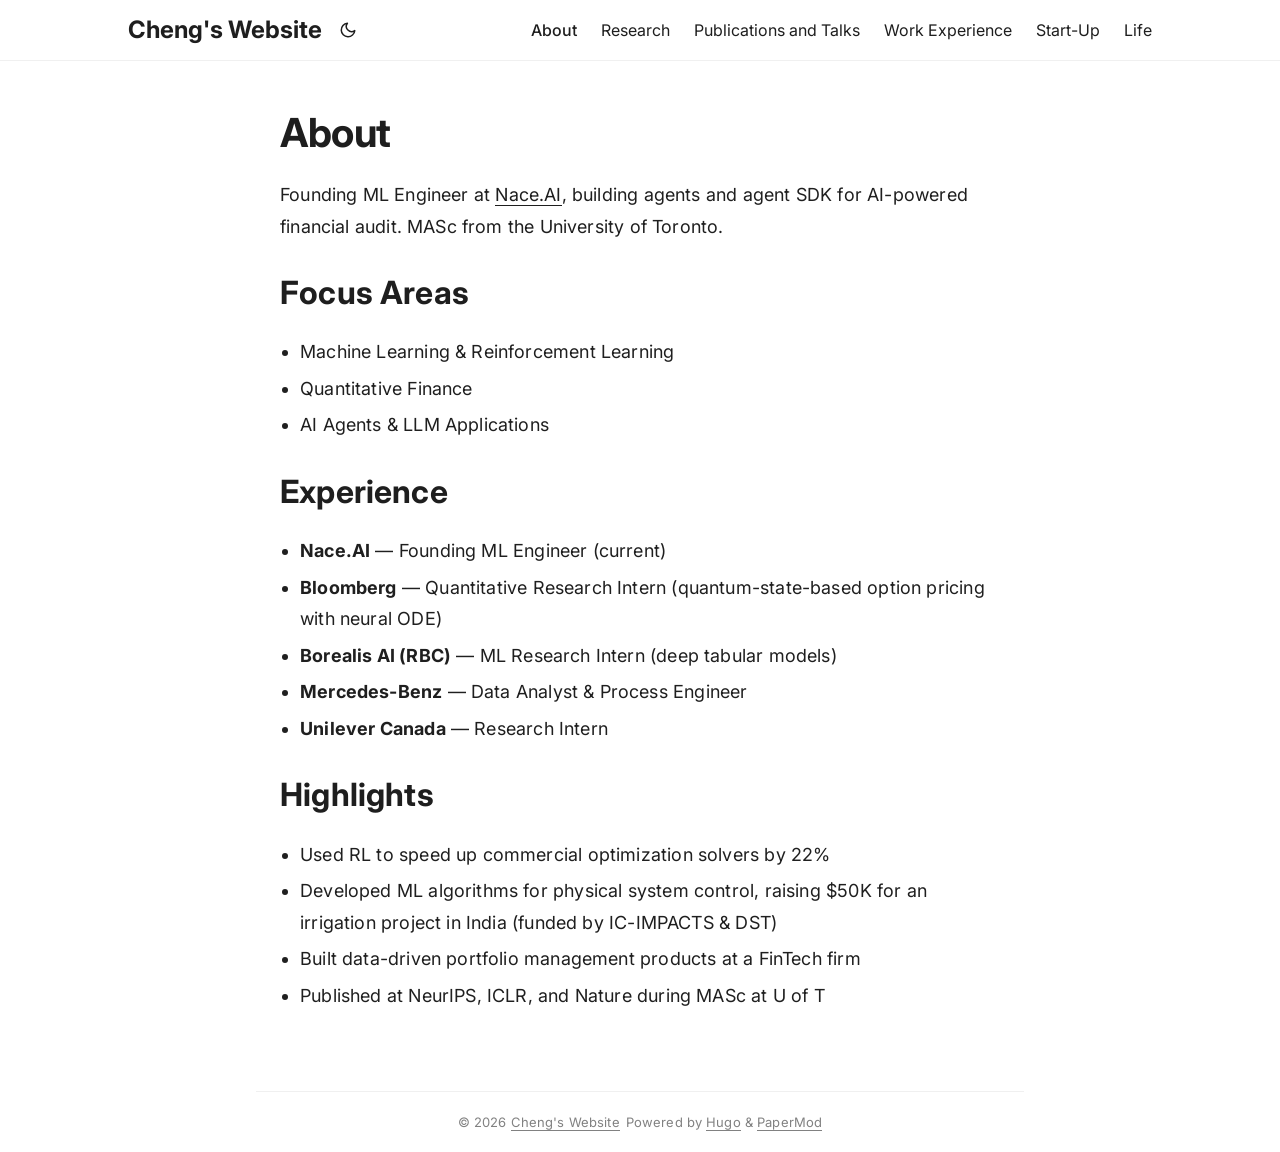
==== commit f94d68ba: "update about page" ====
--- a/about/index.html
+++ b/about/index.html
@@ -199,11 +199,32 @@
 
 </div>
   </header> 
-  <div class="post-content"><p><img loading="lazy" src="/selfie_.png" alt="Example figure"  />
-</p>
-<p>I am a Founding ML Engineer at <a href="https://nace.ai/" target="_blank">Nace.AI</a>, where I build agents and agent SDK for AI-powered financial audit. Previously, I was a Quantitative Research Intern at Bloomberg, working on quantum-state-based analog computation of option pricing surface evolution with neural ODE, and a ML Research Intern at Borealis AI (RBC) in Toronto, working on deep tabular models.</p>
-<p>I am a skilled researcher and software developer with experience in machine learning, reinforcement learning, and quantitative finance. My achievements include using RL to speed up commercial optimization solvers by 22%, developing ML algorithms for physical system control that raised $50,000 for an irrigation project in India funded by IC-IMPACTS and DST, and developed products for a FinTech firm that provides data-driven portfolio management services. My research during master degree at U of T led to two publications in top level ML conferences (NeurIPS and ICLR) and one publication in top level journal (Nature). Additionally, I have experience as a data analyst and process engineer in Mercedes-Benz, and as a research intern at the leading consumer goods company Unilever Canada.</p>
-
+  <div class="post-content">
+<p>Founding ML Engineer at <a href="https://nace.ai/" target="_blank">Nace.AI</a>, building agents and agent SDK for AI-powered financial audit. MASc from the University of Toronto.</p>
+
+<h2 id="focus-areas">Focus Areas</h2>
+<ul>
+<li>Machine Learning &amp; Reinforcement Learning</li>
+<li>Quantitative Finance</li>
+<li>AI Agents &amp; LLM Applications</li>
+</ul>
+
+<h2 id="experience">Experience</h2>
+<ul>
+<li><strong>Nace.AI</strong> &mdash; Founding ML Engineer (current)</li>
+<li><strong>Bloomberg</strong> &mdash; Quantitative Research Intern (quantum-state-based option pricing with neural ODE)</li>
+<li><strong>Borealis AI (RBC)</strong> &mdash; ML Research Intern (deep tabular models)</li>
+<li><strong>Mercedes-Benz</strong> &mdash; Data Analyst &amp; Process Engineer</li>
+<li><strong>Unilever Canada</strong> &mdash; Research Intern</li>
+</ul>
+
+<h2 id="highlights">Highlights</h2>
+<ul>
+<li>Used RL to speed up commercial optimization solvers by 22%</li>
+<li>Developed ML algorithms for physical system control, raising $50K for an irrigation project in India (funded by IC-IMPACTS &amp; DST)</li>
+<li>Built data-driven portfolio management products at a FinTech firm</li>
+<li>Published at NeurIPS, ICLR, and Nature during MASc at U of T</li>
+</ul>
 
   </div>
 
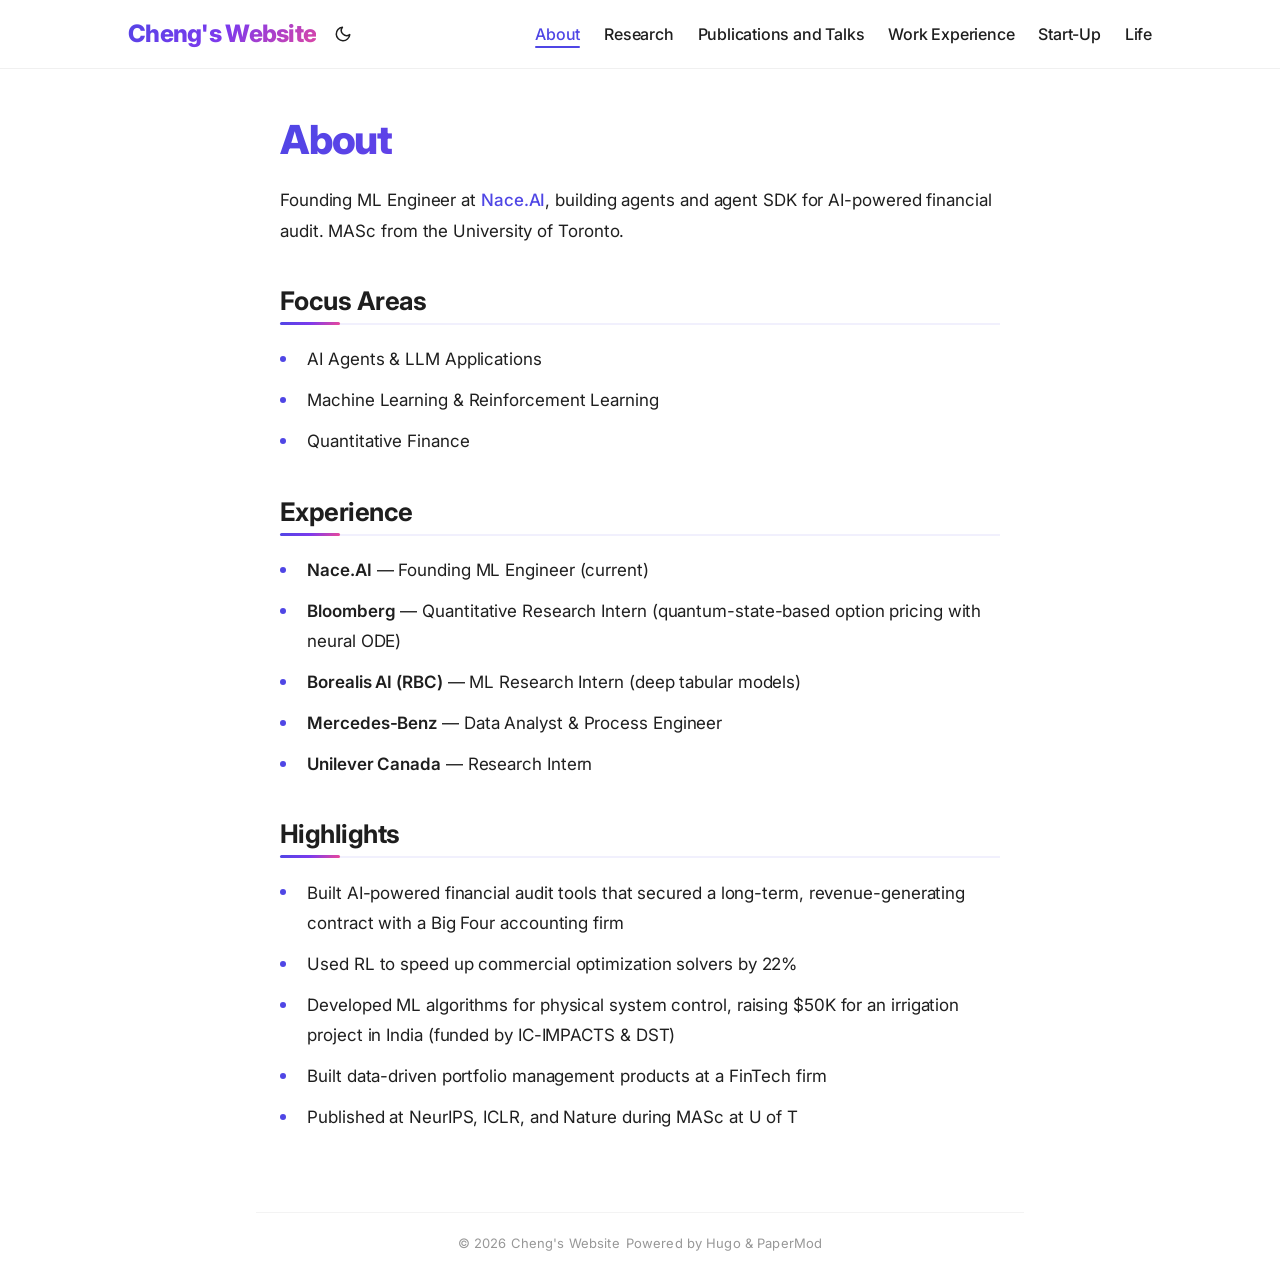
==== commit 8cf23d0f: "link core blog post" ====
--- a/about/index.html
+++ b/about/index.html
@@ -204,9 +204,9 @@
 
 <h2 id="focus-areas">Focus Areas</h2>
 <ul>
+<li>AI Agents &amp; LLM Applications</li>
 <li>Machine Learning &amp; Reinforcement Learning</li>
 <li>Quantitative Finance</li>
-<li>AI Agents &amp; LLM Applications</li>
 </ul>
 
 <h2 id="experience">Experience</h2>
@@ -220,6 +220,7 @@
 
 <h2 id="highlights">Highlights</h2>
 <ul>
+<li>Built AI-powered financial audit tools that secured a long-term, revenue-generating contract with a Big Four accounting firm</li>
 <li>Used RL to speed up commercial optimization solvers by 22%</li>
 <li>Developed ML algorithms for physical system control, raising $50K for an irrigation project in India (funded by IC-IMPACTS &amp; DST)</li>
 <li>Built data-driven portfolio management products at a FinTech firm</li>
--- a/assets/css/custom.css
+++ b/assets/css/custom.css
@@ -1,284 +1,611 @@
-/* Custom aesthetic improvements */
-
-/* Better typography with Inter font */
-@import url('https://fonts.googleapis.com/css2?family=Inter:wght@400;500;600;700&display=swap');
-
+/* ============================================
+   Premium aesthetic overhaul
+   ============================================ */
+
+/* Fonts */
+@import url('https://fonts.googleapis.com/css2?family=Inter:wght@300;400;500;600;700;800&family=JetBrains+Mono:wght@400;500&display=swap');
+
+/* ---- Custom Properties ---- */
+:root {
+    --accent: #4f46e5;
+    --accent-light: #818cf8;
+    --accent-subtle: rgba(79, 70, 229, 0.08);
+    --accent-glow: rgba(79, 70, 229, 0.25);
+    --surface: rgba(255, 255, 255, 0.6);
+    --surface-hover: rgba(255, 255, 255, 0.9);
+    --shadow-sm: 0 1px 2px rgba(0,0,0,0.04), 0 1px 4px rgba(0,0,0,0.04);
+    --shadow-md: 0 4px 12px rgba(0,0,0,0.06), 0 2px 6px rgba(0,0,0,0.04);
+    --shadow-lg: 0 12px 40px rgba(0,0,0,0.1), 0 4px 12px rgba(0,0,0,0.06);
+    --shadow-xl: 0 24px 60px rgba(0,0,0,0.12), 0 8px 20px rgba(0,0,0,0.08);
+    --gradient-accent: linear-gradient(135deg, #4f46e5, #7c3aed, #ec4899);
+    --gradient-subtle: linear-gradient(135deg, rgba(79,70,229,0.05), rgba(124,58,237,0.05), rgba(236,72,153,0.03));
+    --radius-sm: 6px;
+    --radius-md: 12px;
+    --radius-lg: 20px;
+    --transition-fast: 0.15s cubic-bezier(0.4, 0, 0.2, 1);
+    --transition-med: 0.3s cubic-bezier(0.4, 0, 0.2, 1);
+    --transition-slow: 0.5s cubic-bezier(0.4, 0, 0.2, 1);
+}
+
+.dark {
+    --accent: #818cf8;
+    --accent-light: #a5b4fc;
+    --accent-subtle: rgba(129, 140, 248, 0.1);
+    --accent-glow: rgba(129, 140, 248, 0.2);
+    --surface: rgba(46, 46, 51, 0.6);
+    --surface-hover: rgba(46, 46, 51, 0.9);
+    --shadow-sm: 0 1px 2px rgba(0,0,0,0.2);
+    --shadow-md: 0 4px 12px rgba(0,0,0,0.25);
+    --shadow-lg: 0 12px 40px rgba(0,0,0,0.35);
+    --shadow-xl: 0 24px 60px rgba(0,0,0,0.45);
+    --gradient-subtle: linear-gradient(135deg, rgba(129,140,248,0.06), rgba(124,58,237,0.04), rgba(236,72,153,0.03));
+}
+
+/* ---- Base ---- */
 body {
-    font-family: 'Inter', -apple-system, BlinkMacSystemFont, 'Segoe UI', Roboto, Oxygen, Ubuntu, sans-serif;
+    font-family: 'Inter', -apple-system, BlinkMacSystemFont, 'Segoe UI', Roboto, sans-serif;
     -webkit-font-smoothing: antialiased;
     -moz-osx-font-smoothing: grayscale;
-}
-
-/* Subtle page fade-in */
+    letter-spacing: -0.011em;
+}
+
+html {
+    scroll-behavior: smooth;
+}
+
+/* Subtle animated gradient background for homepage */
+body.list {
+    background: var(--code-bg);
+    position: relative;
+}
+
+body.list::before {
+    content: '';
+    position: fixed;
+    top: -50%;
+    left: -50%;
+    width: 200%;
+    height: 200%;
+    background:
+        radial-gradient(ellipse at 20% 50%, rgba(79, 70, 229, 0.04) 0%, transparent 50%),
+        radial-gradient(ellipse at 80% 20%, rgba(124, 58, 237, 0.03) 0%, transparent 50%),
+        radial-gradient(ellipse at 50% 80%, rgba(236, 72, 153, 0.02) 0%, transparent 50%);
+    animation: bgShift 20s ease-in-out infinite alternate;
+    pointer-events: none;
+    z-index: -1;
+}
+
+.dark.list::before {
+    background:
+        radial-gradient(ellipse at 20% 50%, rgba(129, 140, 248, 0.04) 0%, transparent 50%),
+        radial-gradient(ellipse at 80% 20%, rgba(124, 58, 237, 0.03) 0%, transparent 50%),
+        radial-gradient(ellipse at 50% 80%, rgba(236, 72, 153, 0.02) 0%, transparent 50%);
+}
+
+@keyframes bgShift {
+    0% { transform: translate(0, 0) rotate(0deg); }
+    100% { transform: translate(-5%, -3%) rotate(3deg); }
+}
+
+/* ---- Animations ---- */
+@keyframes fadeUp {
+    from { opacity: 0; transform: translateY(20px); }
+    to { opacity: 1; transform: translateY(0); }
+}
+
 @keyframes fadeIn {
-    from { opacity: 0; transform: translateY(8px); }
-    to { opacity: 1; transform: translateY(0); }
+    from { opacity: 0; }
+    to { opacity: 1; }
+}
+
+@keyframes scaleIn {
+    from { opacity: 0; transform: scale(0.95); }
+    to { opacity: 1; transform: scale(1); }
+}
+
+@keyframes shimmer {
+    0% { background-position: -200% center; }
+    100% { background-position: 200% center; }
 }
 
 main.main {
-    animation: fadeIn 0.5s ease-out;
-}
-
-/* Header: glassmorphism effect */
+    animation: fadeUp 0.6s cubic-bezier(0.16, 1, 0.3, 1);
+}
+
+/* ---- Selection ---- */
+::selection {
+    background: var(--accent-glow);
+    color: var(--primary);
+}
+
+/* ---- Header ---- */
 .header {
-    backdrop-filter: blur(12px);
-    -webkit-backdrop-filter: blur(12px);
-    background: rgba(255, 255, 255, 0.85);
+    backdrop-filter: saturate(180%) blur(16px);
+    -webkit-backdrop-filter: saturate(180%) blur(16px);
+    background: rgba(255, 255, 255, 0.78);
     border-bottom: 1px solid rgba(0, 0, 0, 0.06);
     position: sticky;
     top: 0;
     z-index: 100;
-    transition: box-shadow 0.3s ease;
+    transition: box-shadow var(--transition-med), background var(--transition-med);
 }
 
 .dark .header {
-    background: rgba(29, 30, 32, 0.88);
+    background: rgba(29, 30, 32, 0.82);
     border-bottom: 1px solid rgba(255, 255, 255, 0.06);
 }
 
-/* Logo hover */
+/* Logo */
 .logo a {
-    transition: color 0.2s ease;
+    font-weight: 800;
+    letter-spacing: -0.03em;
+    background: var(--gradient-accent);
+    -webkit-background-clip: text;
+    background-clip: text;
+    -webkit-text-fill-color: transparent;
+    transition: opacity var(--transition-fast);
 }
 
 .logo a:hover {
-    color: var(--primary);
     opacity: 0.8;
 }
 
-/* Nav links: smooth underline animation */
+/* Nav links */
 #menu a {
     position: relative;
-    transition: color 0.2s ease;
+    transition: color var(--transition-fast);
+    padding: 4px 0;
+}
+
+#menu a span {
+    position: relative;
+    font-weight: 500;
 }
 
 #menu a span::after {
+    content: '';
+    position: absolute;
+    bottom: -4px;
+    left: 0;
+    width: 0;
+    height: 2px;
+    background: var(--accent);
+    border-radius: 2px;
+    transition: width var(--transition-med);
+}
+
+#menu a:hover span::after,
+#menu a span.active::after {
+    width: 100%;
+}
+
+#menu a:hover span {
+    color: var(--accent);
+}
+
+#menu .active {
+    border-bottom: none;
+    color: var(--accent);
+}
+
+/* Theme toggle */
+button#theme-toggle {
+    border-radius: 50%;
+    width: 38px;
+    height: 38px;
+    display: inline-flex;
+    align-items: center;
+    justify-content: center;
+    transition: background var(--transition-fast), transform var(--transition-fast);
+}
+
+button#theme-toggle:hover {
+    background: var(--accent-subtle);
+    transform: rotate(20deg) scale(1.1);
+}
+
+/* ---- Profile / Hero ---- */
+.profile {
+    padding: 1rem 0;
+}
+
+.profile .profile_inner {
+    padding: 3rem 0 2rem;
+    position: relative;
+}
+
+/* Avatar with gradient ring */
+.profile img {
+    border-radius: 50%;
+    border: none !important;
+    padding: 4px;
+    background: var(--gradient-accent);
+    box-shadow: var(--shadow-lg);
+    transition: transform var(--transition-med), box-shadow var(--transition-med);
+    animation: scaleIn 0.8s cubic-bezier(0.16, 1, 0.3, 1);
+}
+
+.profile img:hover {
+    transform: scale(1.08) rotate(2deg);
+    box-shadow: var(--shadow-xl), 0 0 40px var(--accent-glow);
+}
+
+/* Welcome text */
+.profile .profile_inner > span {
+    display: block;
+    font-size: 1.4rem;
+    font-weight: 600;
+    color: var(--primary);
+    letter-spacing: -0.02em;
+    margin-top: 0.5rem;
+    animation: fadeUp 0.8s cubic-bezier(0.16, 1, 0.3, 1) 0.15s both;
+}
+
+/* ---- Social Icons ---- */
+.social-icons {
+    padding: 20px 0;
+    display: flex;
+    justify-content: center;
+    gap: 12px;
+    animation: fadeUp 0.8s cubic-bezier(0.16, 1, 0.3, 1) 0.3s both;
+}
+
+.social-icons a {
+    display: inline-flex;
+    align-items: center;
+    justify-content: center;
+    width: 48px;
+    height: 48px;
+    border-radius: var(--radius-md);
+    background: var(--surface);
+    backdrop-filter: blur(8px);
+    border: 1px solid var(--border);
+    transition: all var(--transition-med);
+    margin: 0 !important;
+}
+
+.social-icons a svg {
+    height: 20px;
+    width: 20px;
+    transition: all var(--transition-med);
+}
+
+/* Individual icon hover colors */
+.social-icons a[title="Linkedin"]:hover {
+    background: #0077b5;
+    border-color: #0077b5;
+    box-shadow: 0 8px 24px rgba(0, 119, 181, 0.3);
+    transform: translateY(-4px);
+}
+
+.social-icons a[title="Googlescholar"]:hover {
+    background: #4285f4;
+    border-color: #4285f4;
+    box-shadow: 0 8px 24px rgba(66, 133, 244, 0.3);
+    transform: translateY(-4px);
+}
+
+.social-icons a[title="CV"]:hover {
+    background: #e74c3c;
+    border-color: #e74c3c;
+    box-shadow: 0 8px 24px rgba(231, 76, 60, 0.3);
+    transform: translateY(-4px);
+}
+
+.social-icons a[title="GitHub"]:hover {
+    background: #333;
+    border-color: #333;
+    box-shadow: 0 8px 24px rgba(51, 51, 51, 0.3);
+    transform: translateY(-4px);
+}
+
+.dark .social-icons a[title="GitHub"]:hover {
+    background: #f0f0f0;
+    border-color: #f0f0f0;
+}
+
+.dark .social-icons a[title="GitHub"]:hover svg {
+    stroke: #333;
+}
+
+.social-icons a:hover svg {
+    stroke: #fff;
+}
+
+/* ---- Post Pages ---- */
+.post-single {
+    animation: fadeUp 0.6s cubic-bezier(0.16, 1, 0.3, 1);
+}
+
+/* Page title */
+.post-header .post-title {
+    font-weight: 800;
+    letter-spacing: -0.03em;
+    line-height: 1.15;
+    font-size: 2.5rem;
+    background: var(--gradient-accent);
+    -webkit-background-clip: text;
+    background-clip: text;
+    -webkit-text-fill-color: transparent;
+}
+
+/* Content styling */
+.post-content {
+    line-height: 1.8;
+    letter-spacing: -0.005em;
+    font-size: 17px;
+    color: var(--content);
+}
+
+.post-content p {
+    margin-bottom: 1.4em;
+}
+
+/* Headings in content */
+.post-content h1,
+.post-content h2,
+.post-content h3,
+.post-content h4 {
+    font-weight: 700;
+    letter-spacing: -0.02em;
+    color: var(--primary);
+}
+
+.post-content h2 {
+    font-size: 1.6rem;
+    margin: 2.5rem auto 1.2rem;
+    padding-bottom: 0.4rem;
+    border-bottom: 2px solid var(--accent-subtle);
+    display: inline-block;
+}
+
+/* Fix h2 to be block-level but with inline border */
+.post-content h2 {
+    display: block;
+    position: relative;
+}
+
+.post-content h2::after {
     content: '';
     position: absolute;
     bottom: -2px;
     left: 0;
-    width: 0;
-    height: 2px;
-    background: var(--primary);
-    transition: width 0.3s ease;
-}
-
-#menu a:hover span::after,
-#menu a span.active::after {
-    width: 100%;
-}
-
-#menu .active {
-    border-bottom: none;
-}
-
-/* Profile section polish */
-.profile .profile_inner {
-    padding: 2rem 0;
-}
-
-.profile img {
+    width: 60px;
+    height: 3px;
+    background: var(--gradient-accent);
+    border-radius: 3px;
+}
+
+/* Lists */
+.post-content ul {
+    list-style: none;
+    padding-inline-start: 0;
+}
+
+.post-content ul li {
+    position: relative;
+    padding-left: 1.6em;
+    margin-top: 0.6em;
+}
+
+.post-content ul li::before {
+    content: '';
+    position: absolute;
+    left: 0;
+    top: 0.7em;
+    width: 6px;
+    height: 6px;
     border-radius: 50%;
-    box-shadow: 0 8px 30px rgba(0, 0, 0, 0.12);
-    transition: transform 0.4s ease, box-shadow 0.4s ease;
-    border: 3px solid var(--border);
-}
-
-.profile img:hover {
-    transform: scale(1.05);
-    box-shadow: 0 12px 40px rgba(0, 0, 0, 0.18);
-}
-
-.dark .profile img {
-    box-shadow: 0 8px 30px rgba(0, 0, 0, 0.4);
-}
-
-.dark .profile img:hover {
-    box-shadow: 0 12px 40px rgba(0, 0, 0, 0.5);
-}
-
-.profile .profile_inner span {
-    font-size: 1.15rem;
-    color: var(--secondary);
-    letter-spacing: 0.01em;
-}
-
-/* Social icons polish */
-.social-icons {
-    padding: 16px 0;
-}
-
-.social-icons a {
-    display: inline-flex;
-    align-items: center;
-    justify-content: center;
-    width: 44px;
-    height: 44px;
-    border-radius: 50%;
-    background: var(--code-bg);
-    transition: all 0.3s ease;
+    background: var(--accent);
+}
+
+.post-content ol li {
+    padding-left: 0.4em;
+    margin-top: 0.6em;
+}
+
+/* Strong text accent */
+.post-content strong {
+    color: var(--primary);
+    font-weight: 600;
+}
+
+/* Links */
+.post-content a {
+    color: var(--accent);
+    text-decoration: none;
+    box-shadow: none;
+    border-bottom: 1px solid transparent;
+    transition: border-color var(--transition-fast), color var(--transition-fast);
+    font-weight: 500;
+}
+
+.post-content a:hover {
+    border-bottom-color: var(--accent);
+    opacity: 1;
+    box-shadow: none;
+}
+
+/* Images */
+.post-content img {
+    border-radius: var(--radius-md);
+    box-shadow: var(--shadow-md);
+    transition: all var(--transition-med);
+    margin: 1.5rem auto;
+}
+
+.post-content img:hover {
+    box-shadow: var(--shadow-lg);
+    transform: scale(1.01);
+}
+
+/* Blockquotes */
+.post-content blockquote {
+    border-inline-start: 3px solid var(--accent);
+    padding: 1em 1.5em;
+    background: var(--gradient-subtle);
+    border-radius: 0 var(--radius-md) var(--radius-md) 0;
+    font-style: italic;
+    margin: 1.5em 0;
+}
+
+/* Code */
+.post-content code {
+    font-family: 'JetBrains Mono', monospace;
+    font-size: 0.85em;
+    background: var(--accent-subtle);
+    border-radius: var(--radius-sm);
+    padding: 2px 6px;
+    color: var(--accent);
+}
+
+.post-content pre code {
+    color: #d5d5d6;
+    background: var(--hljs-bg) !important;
+    border-radius: var(--radius-md);
+    padding: 1.2em 1.4em;
+    font-size: 0.85em;
+    box-shadow: var(--shadow-md);
+}
+
+/* Tables */
+.post-content table {
+    border-radius: var(--radius-md);
+    overflow: hidden;
+    box-shadow: var(--shadow-sm);
     border: 1px solid var(--border);
 }
 
-.dark .social-icons a {
-    background: var(--entry);
-}
-
-.social-icons a:hover {
-    transform: translateY(-3px);
-    box-shadow: 0 6px 20px rgba(0, 0, 0, 0.12);
-    background: var(--primary);
-    color: var(--theme);
-    border-color: var(--primary);
-}
-
-.dark .social-icons a:hover {
-    box-shadow: 0 6px 20px rgba(0, 0, 0, 0.35);
-}
-
-.social-icons a:hover svg {
-    stroke: var(--theme);
-}
-
-.social-icons a svg {
-    height: 20px;
-    width: 20px;
-    transition: stroke 0.3s ease;
-}
-
-.social-icons a:not(:last-of-type) {
-    margin-inline-end: 10px;
-}
-
-/* Article content pages */
-.post-single {
-    animation: fadeIn 0.5s ease-out;
-}
-
-.post-header .post-title {
-    font-weight: 700;
-    letter-spacing: -0.02em;
-    line-height: 1.2;
-}
-
-.post-content {
-    line-height: 1.75;
-    letter-spacing: 0.01em;
-}
-
-.post-content p {
-    margin-bottom: 1.25em;
-}
-
-/* Better image styling in posts */
-.post-content img {
-    border-radius: 8px;
-    box-shadow: 0 4px 20px rgba(0, 0, 0, 0.08);
-    transition: box-shadow 0.3s ease;
-}
-
-.dark .post-content img {
-    box-shadow: 0 4px 20px rgba(0, 0, 0, 0.3);
-}
-
-.post-content img:hover {
-    box-shadow: 0 8px 30px rgba(0, 0, 0, 0.15);
-}
-
-/* Links in content */
-.post-content a {
-    color: var(--primary);
-    box-shadow: 0 1px 0 var(--primary);
-    transition: box-shadow 0.2s ease, opacity 0.2s ease;
-}
-
-.post-content a:hover {
-    opacity: 0.75;
-    box-shadow: 0 2px 0 var(--primary);
-}
-
-/* Better blockquotes */
-.post-content blockquote {
-    border-inline-start: 3px solid var(--secondary);
-    padding: 0.5em 1.2em;
-    background: var(--code-bg);
-    border-radius: 0 var(--radius) var(--radius) 0;
-    font-style: italic;
-}
-
-.dark .post-content blockquote {
-    background: var(--entry);
-}
-
-/* Code blocks */
-.post-content pre code {
-    border-radius: 10px;
-    font-size: 0.85em;
-}
-
-/* Footer polish */
+.post-content table th {
+    background: var(--accent-subtle);
+    font-weight: 600;
+}
+
+/* ---- Cards for post entries ---- */
+.post-entry {
+    border-radius: var(--radius-md);
+    border: 1px solid var(--border);
+    background: var(--surface);
+    backdrop-filter: blur(8px);
+    transition: all var(--transition-med);
+    box-shadow: var(--shadow-sm);
+}
+
+.post-entry:hover {
+    box-shadow: var(--shadow-lg);
+    border-color: var(--accent-glow);
+    transform: translateY(-2px);
+}
+
+.post-entry:active {
+    transform: translateY(0) scale(0.99);
+}
+
+/* ---- Footer ---- */
 .footer {
     border-top: 1px solid var(--border);
     font-size: 13px;
     letter-spacing: 0.01em;
-    opacity: 0.85;
-}
-
-/* Theme toggle button */
-button#theme-toggle {
-    border-radius: 50%;
-    width: 36px;
-    height: 36px;
-    display: inline-flex;
-    align-items: center;
-    justify-content: center;
-    transition: background 0.2s ease, transform 0.2s ease;
-}
-
-button#theme-toggle:hover {
-    background: var(--code-bg);
-    transform: rotate(15deg);
-}
-
-/* Go to top button */
+    opacity: 0.7;
+    transition: opacity var(--transition-med);
+}
+
+.footer:hover {
+    opacity: 1;
+}
+
+.footer a {
+    border-bottom: 1px solid transparent;
+    transition: border-color var(--transition-fast);
+}
+
+.footer a:hover {
+    border-bottom-color: var(--secondary);
+}
+
+/* ---- Top Link ---- */
 .top-link {
+    backdrop-filter: blur(12px);
+    -webkit-backdrop-filter: blur(12px);
+    background: var(--accent) !important;
+    box-shadow: 0 4px 16px var(--accent-glow);
+    transition: visibility 0.5s, opacity 0.8s linear, transform var(--transition-fast), box-shadow var(--transition-fast);
+    border: none;
+}
+
+.top-link svg {
+    filter: brightness(10) !important;
+}
+
+.top-link:hover {
+    transform: translateY(-4px);
+    box-shadow: 0 8px 28px var(--accent-glow);
+}
+
+/* ---- TOC ---- */
+.toc {
+    border-radius: var(--radius-md);
+    background: var(--gradient-subtle);
+    border: 1px solid var(--border);
     backdrop-filter: blur(8px);
-    -webkit-backdrop-filter: blur(8px);
-    box-shadow: 0 4px 12px rgba(0, 0, 0, 0.15);
-    transition: visibility 0.5s, opacity 0.8s linear, transform 0.2s ease;
-}
-
-.top-link:hover {
-    transform: translateY(-3px);
-    box-shadow: 0 6px 16px rgba(0, 0, 0, 0.2);
-}
-
-/* Smooth scroll */
-html {
-    scroll-behavior: smooth;
-}
-
-/* Selection color */
-::selection {
-    background: rgba(30, 30, 30, 0.15);
-}
-
-.dark ::selection {
-    background: rgba(218, 218, 219, 0.2);
-}
-
-/* MathJax / KaTeX styling improvements if present */
-.post-content .math,
-.post-content mjx-container {
-    overflow-x: auto;
-    padding: 4px 0;
-}
-
-/* Responsive tweaks */
+}
+
+/* ---- Tags ---- */
+.post-tags a {
+    border-radius: 99px;
+    font-weight: 500;
+    transition: all var(--transition-fast);
+    border: 1px solid var(--border);
+}
+
+.post-tags a:hover {
+    background: var(--accent);
+    color: #fff;
+    border-color: var(--accent);
+}
+
+/* ---- Pagination ---- */
+.paginav {
+    border-radius: var(--radius-md);
+}
+
+.paginav a {
+    border-radius: var(--radius-md);
+    transition: background var(--transition-fast);
+}
+
+/* ---- Scrollbar ---- */
+::-webkit-scrollbar {
+    width: 10px;
+}
+
+::-webkit-scrollbar-track {
+    background: transparent;
+}
+
+::-webkit-scrollbar-thumb {
+    background: var(--tertiary);
+    border: 3px solid var(--theme);
+    border-radius: 99px;
+}
+
+::-webkit-scrollbar-thumb:hover {
+    background: var(--accent-light);
+}
+
+.list:not(.dark)::-webkit-scrollbar-thumb {
+    border-color: var(--code-bg);
+}
+
+/* ---- Responsive ---- */
 @media screen and (max-width: 768px) {
+    .profile .profile_inner > span {
+        font-size: 1.2rem;
+    }
+
     .social-icons a {
-        width: 40px;
-        height: 40px;
+        width: 42px;
+        height: 42px;
     }
 
     .social-icons a svg {
@@ -286,7 +613,27 @@
         width: 18px;
     }
 
-    .profile .profile_inner span {
-        font-size: 1.05rem;
-    }
-}
+    .post-header .post-title {
+        font-size: 2rem;
+    }
+
+    .post-content {
+        font-size: 16px;
+    }
+
+    .post-content h2 {
+        font-size: 1.35rem;
+    }
+}
+
+/* ---- Reduced motion ---- */
+@media (prefers-reduced-motion: reduce) {
+    *, *::before, *::after {
+        animation-duration: 0.01ms !important;
+        transition-duration: 0.01ms !important;
+    }
+
+    body.list::before {
+        animation: none;
+    }
+}
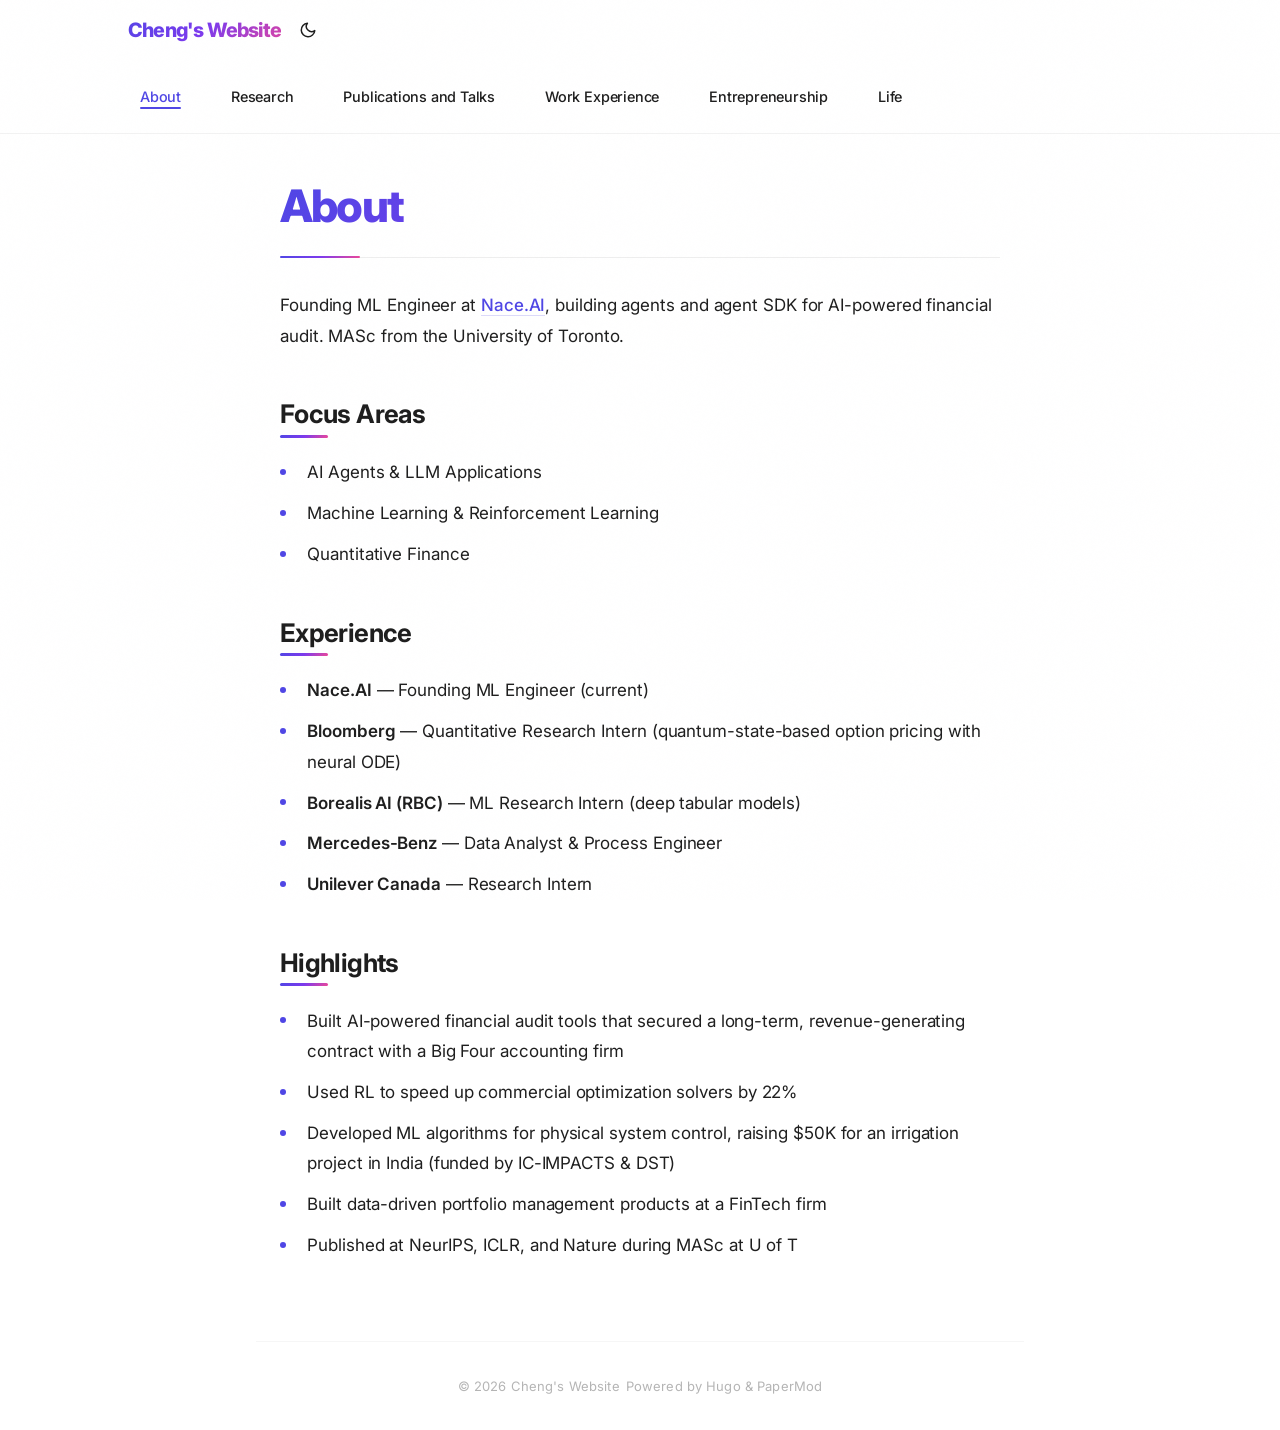
==== commit 8f27568f: "update start up" ====
--- a/about/index.html
+++ b/about/index.html
@@ -175,8 +175,8 @@
                 </a>
             </li>
             <li>
-                <a href="https://chichengmessi.github.io/startup/" title="Start-Up">
-                    <span>Start-Up</span>
+                <a href="https://chichengmessi.github.io/startup/" title="Entrepreneurship">
+                    <span>Entrepreneurship</span>
                 </a>
             </li>
             <li>
--- a/assets/css/custom.css
+++ b/assets/css/custom.css
@@ -1,5 +1,5 @@
 /* ============================================
-   Premium aesthetic overhaul
+   Premium aesthetic overhaul v2
    ============================================ */
 
 /* Fonts */
@@ -22,9 +22,11 @@
     --radius-sm: 6px;
     --radius-md: 12px;
     --radius-lg: 20px;
+    --radius-xl: 28px;
     --transition-fast: 0.15s cubic-bezier(0.4, 0, 0.2, 1);
     --transition-med: 0.3s cubic-bezier(0.4, 0, 0.2, 1);
     --transition-slow: 0.5s cubic-bezier(0.4, 0, 0.2, 1);
+    --noise: url("data:image/svg+xml,%3Csvg viewBox='0 0 256 256' xmlns='http://www.w3.org/2000/svg'%3E%3Cfilter id='n'%3E%3CfeTurbulence type='fractalNoise' baseFrequency='0.9' numOctaves='4' stitchTiles='stitch'/%3E%3C/filter%3E%3Crect width='100%25' height='100%25' filter='url(%23n)' opacity='0.03'/%3E%3C/svg%3E");
 }
 
 .dark {
@@ -53,6 +55,18 @@
     scroll-behavior: smooth;
 }
 
+/* Subtle noise texture overlay for depth */
+body::after {
+    content: '';
+    position: fixed;
+    inset: 0;
+    background: var(--noise);
+    background-size: 256px 256px;
+    pointer-events: none;
+    z-index: 9999;
+    opacity: 0.4;
+}
+
 /* Subtle animated gradient background for homepage */
 body.list {
     background: var(--code-bg);
@@ -67,19 +81,19 @@
     width: 200%;
     height: 200%;
     background:
-        radial-gradient(ellipse at 20% 50%, rgba(79, 70, 229, 0.04) 0%, transparent 50%),
-        radial-gradient(ellipse at 80% 20%, rgba(124, 58, 237, 0.03) 0%, transparent 50%),
-        radial-gradient(ellipse at 50% 80%, rgba(236, 72, 153, 0.02) 0%, transparent 50%);
-    animation: bgShift 20s ease-in-out infinite alternate;
+        radial-gradient(ellipse at 20% 50%, rgba(79, 70, 229, 0.05) 0%, transparent 50%),
+        radial-gradient(ellipse at 80% 20%, rgba(124, 58, 237, 0.04) 0%, transparent 50%),
+        radial-gradient(ellipse at 50% 80%, rgba(236, 72, 153, 0.03) 0%, transparent 50%);
+    animation: bgShift 25s ease-in-out infinite alternate;
     pointer-events: none;
     z-index: -1;
 }
 
 .dark.list::before {
     background:
-        radial-gradient(ellipse at 20% 50%, rgba(129, 140, 248, 0.04) 0%, transparent 50%),
-        radial-gradient(ellipse at 80% 20%, rgba(124, 58, 237, 0.03) 0%, transparent 50%),
-        radial-gradient(ellipse at 50% 80%, rgba(236, 72, 153, 0.02) 0%, transparent 50%);
+        radial-gradient(ellipse at 20% 50%, rgba(129, 140, 248, 0.05) 0%, transparent 50%),
+        radial-gradient(ellipse at 80% 20%, rgba(124, 58, 237, 0.04) 0%, transparent 50%),
+        radial-gradient(ellipse at 50% 80%, rgba(236, 72, 153, 0.03) 0%, transparent 50%);
 }
 
 @keyframes bgShift {
@@ -89,7 +103,7 @@
 
 /* ---- Animations ---- */
 @keyframes fadeUp {
-    from { opacity: 0; transform: translateY(20px); }
+    from { opacity: 0; transform: translateY(24px); }
     to { opacity: 1; transform: translateY(0); }
 }
 
@@ -99,13 +113,23 @@
 }
 
 @keyframes scaleIn {
-    from { opacity: 0; transform: scale(0.95); }
+    from { opacity: 0; transform: scale(0.92); }
     to { opacity: 1; transform: scale(1); }
 }
 
 @keyframes shimmer {
     0% { background-position: -200% center; }
     100% { background-position: 200% center; }
+}
+
+@keyframes float {
+    0%, 100% { transform: translateY(0); }
+    50% { transform: translateY(-6px); }
+}
+
+@keyframes pulseGlow {
+    0%, 100% { box-shadow: 0 0 20px var(--accent-glow), var(--shadow-lg); }
+    50% { box-shadow: 0 0 40px var(--accent-glow), var(--shadow-xl); }
 }
 
 main.main {
@@ -120,10 +144,10 @@
 
 /* ---- Header ---- */
 .header {
-    backdrop-filter: saturate(180%) blur(16px);
-    -webkit-backdrop-filter: saturate(180%) blur(16px);
-    background: rgba(255, 255, 255, 0.78);
-    border-bottom: 1px solid rgba(0, 0, 0, 0.06);
+    backdrop-filter: saturate(180%) blur(20px);
+    -webkit-backdrop-filter: saturate(180%) blur(20px);
+    background: rgba(255, 255, 255, 0.72);
+    border-bottom: 1px solid rgba(0, 0, 0, 0.05);
     position: sticky;
     top: 0;
     z-index: 100;
@@ -131,14 +155,15 @@
 }
 
 .dark .header {
-    background: rgba(29, 30, 32, 0.82);
-    border-bottom: 1px solid rgba(255, 255, 255, 0.06);
+    background: rgba(29, 30, 32, 0.78);
+    border-bottom: 1px solid rgba(255, 255, 255, 0.05);
 }
 
 /* Logo */
 .logo a {
     font-weight: 800;
-    letter-spacing: -0.03em;
+    letter-spacing: -0.04em;
+    font-size: 1.1em;
     background: var(--gradient-accent);
     -webkit-background-clip: text;
     background-clip: text;
@@ -151,15 +176,25 @@
 }
 
 /* Nav links */
+#menu {
+    gap: 2px;
+}
+
 #menu a {
     position: relative;
     transition: color var(--transition-fast);
-    padding: 4px 0;
+    padding: 6px 12px;
+    border-radius: var(--radius-sm);
+}
+
+#menu a:hover {
+    background: var(--accent-subtle);
 }
 
 #menu a span {
     position: relative;
     font-weight: 500;
+    font-size: 0.9em;
 }
 
 #menu a span::after {
@@ -206,12 +241,29 @@
 
 /* ---- Profile / Hero ---- */
 .profile {
-    padding: 1rem 0;
+    padding: 2rem 0 1rem;
+    display: flex;
+    justify-content: center;
 }
 
 .profile .profile_inner {
-    padding: 3rem 0 2rem;
+    padding: 3.5rem 3rem 2.5rem;
     position: relative;
+    text-align: center;
+    background: var(--surface);
+    backdrop-filter: blur(16px);
+    -webkit-backdrop-filter: blur(16px);
+    border: 1px solid var(--border);
+    border-radius: var(--radius-xl);
+    box-shadow: var(--shadow-lg);
+    max-width: 480px;
+    width: 100%;
+    transition: box-shadow var(--transition-med), transform var(--transition-med);
+}
+
+.profile .profile_inner:hover {
+    box-shadow: var(--shadow-xl);
+    transform: translateY(-2px);
 }
 
 /* Avatar with gradient ring */
@@ -223,6 +275,8 @@
     box-shadow: var(--shadow-lg);
     transition: transform var(--transition-med), box-shadow var(--transition-med);
     animation: scaleIn 0.8s cubic-bezier(0.16, 1, 0.3, 1);
+    width: 140px !important;
+    height: 140px !important;
 }
 
 .profile img:hover {
@@ -233,20 +287,20 @@
 /* Welcome text */
 .profile .profile_inner > span {
     display: block;
-    font-size: 1.4rem;
-    font-weight: 600;
+    font-size: 1.5rem;
+    font-weight: 700;
     color: var(--primary);
-    letter-spacing: -0.02em;
-    margin-top: 0.5rem;
+    letter-spacing: -0.03em;
+    margin-top: 1rem;
     animation: fadeUp 0.8s cubic-bezier(0.16, 1, 0.3, 1) 0.15s both;
 }
 
 /* ---- Social Icons ---- */
 .social-icons {
-    padding: 20px 0;
+    padding: 24px 0 8px;
     display: flex;
     justify-content: center;
-    gap: 12px;
+    gap: 10px;
     animation: fadeUp 0.8s cubic-bezier(0.16, 1, 0.3, 1) 0.3s both;
 }
 
@@ -254,9 +308,9 @@
     display: inline-flex;
     align-items: center;
     justify-content: center;
-    width: 48px;
-    height: 48px;
-    border-radius: var(--radius-md);
+    width: 46px;
+    height: 46px;
+    border-radius: 50%;
     background: var(--surface);
     backdrop-filter: blur(8px);
     border: 1px solid var(--border);
@@ -265,8 +319,8 @@
 }
 
 .social-icons a svg {
-    height: 20px;
-    width: 20px;
+    height: 18px;
+    width: 18px;
     transition: all var(--transition-med);
 }
 
@@ -275,28 +329,28 @@
     background: #0077b5;
     border-color: #0077b5;
     box-shadow: 0 8px 24px rgba(0, 119, 181, 0.3);
-    transform: translateY(-4px);
+    transform: translateY(-4px) scale(1.05);
 }
 
 .social-icons a[title="Googlescholar"]:hover {
     background: #4285f4;
     border-color: #4285f4;
     box-shadow: 0 8px 24px rgba(66, 133, 244, 0.3);
-    transform: translateY(-4px);
+    transform: translateY(-4px) scale(1.05);
 }
 
 .social-icons a[title="CV"]:hover {
     background: #e74c3c;
     border-color: #e74c3c;
     box-shadow: 0 8px 24px rgba(231, 76, 60, 0.3);
-    transform: translateY(-4px);
+    transform: translateY(-4px) scale(1.05);
 }
 
 .social-icons a[title="GitHub"]:hover {
     background: #333;
     border-color: #333;
     box-shadow: 0 8px 24px rgba(51, 51, 51, 0.3);
-    transform: translateY(-4px);
+    transform: translateY(-4px) scale(1.05);
 }
 
 .dark .social-icons a[title="GitHub"]:hover {
@@ -318,11 +372,29 @@
 }
 
 /* Page title */
+.post-header {
+    margin-bottom: 2rem;
+    padding-bottom: 1.5rem;
+    border-bottom: 1px solid var(--border);
+    position: relative;
+}
+
+.post-header::after {
+    content: '';
+    position: absolute;
+    bottom: -1px;
+    left: 0;
+    width: 80px;
+    height: 2px;
+    background: var(--gradient-accent);
+    border-radius: 2px;
+}
+
 .post-header .post-title {
     font-weight: 800;
-    letter-spacing: -0.03em;
-    line-height: 1.15;
-    font-size: 2.5rem;
+    letter-spacing: -0.04em;
+    line-height: 1.1;
+    font-size: 2.8rem;
     background: var(--gradient-accent);
     -webkit-background-clip: text;
     background-clip: text;
@@ -347,20 +419,14 @@
 .post-content h3,
 .post-content h4 {
     font-weight: 700;
-    letter-spacing: -0.02em;
+    letter-spacing: -0.025em;
     color: var(--primary);
 }
 
 .post-content h2 {
     font-size: 1.6rem;
-    margin: 2.5rem auto 1.2rem;
-    padding-bottom: 0.4rem;
-    border-bottom: 2px solid var(--accent-subtle);
-    display: inline-block;
-}
-
-/* Fix h2 to be block-level but with inline border */
-.post-content h2 {
+    margin: 3rem auto 1.2rem;
+    padding-bottom: 0.5rem;
     display: block;
     position: relative;
 }
@@ -368,12 +434,39 @@
 .post-content h2::after {
     content: '';
     position: absolute;
-    bottom: -2px;
+    bottom: 0;
     left: 0;
-    width: 60px;
+    width: 48px;
     height: 3px;
     background: var(--gradient-accent);
     border-radius: 3px;
+}
+
+/* H3 — timeline-style for work experience sections */
+.post-content h3 {
+    font-size: 1.25rem;
+    margin: 2.5rem 0 1rem;
+    padding: 0.8rem 0 0.8rem 1.2rem;
+    border-left: 3px solid var(--accent);
+    position: relative;
+    transition: border-color var(--transition-med);
+}
+
+.post-content h3::before {
+    content: '';
+    position: absolute;
+    left: -7px;
+    top: 50%;
+    transform: translateY(-50%);
+    width: 11px;
+    height: 11px;
+    border-radius: 50%;
+    background: var(--accent);
+    box-shadow: 0 0 0 3px var(--theme);
+}
+
+.post-content h3 a.anchor {
+    display: none;
 }
 
 /* Lists */
@@ -415,7 +508,7 @@
     color: var(--accent);
     text-decoration: none;
     box-shadow: none;
-    border-bottom: 1px solid transparent;
+    border-bottom: 1.5px solid rgba(79, 70, 229, 0.2);
     transition: border-color var(--transition-fast), color var(--transition-fast);
     font-weight: 500;
 }
@@ -426,23 +519,34 @@
     box-shadow: none;
 }
 
-/* Images */
+.dark .post-content a {
+    border-bottom-color: rgba(129, 140, 248, 0.2);
+}
+
+.dark .post-content a:hover {
+    border-bottom-color: var(--accent);
+}
+
+/* Images — elegant figure treatment */
 .post-content img {
-    border-radius: var(--radius-md);
+    border-radius: var(--radius-lg);
     box-shadow: var(--shadow-md);
-    transition: all var(--transition-med);
-    margin: 1.5rem auto;
+    transition: all var(--transition-slow);
+    margin: 2rem auto;
+    display: block;
+    border: 1px solid var(--border);
 }
 
 .post-content img:hover {
-    box-shadow: var(--shadow-lg);
-    transform: scale(1.01);
+    box-shadow: var(--shadow-xl);
+    transform: scale(1.3);
+    border-color: var(--accent-glow);
 }
 
 /* Blockquotes */
 .post-content blockquote {
     border-inline-start: 3px solid var(--accent);
-    padding: 1em 1.5em;
+    padding: 1.2em 1.6em;
     background: var(--gradient-subtle);
     border-radius: 0 var(--radius-md) var(--radius-md) 0;
     font-style: italic;
@@ -483,7 +587,7 @@
 
 /* ---- Cards for post entries ---- */
 .post-entry {
-    border-radius: var(--radius-md);
+    border-radius: var(--radius-lg);
     border: 1px solid var(--border);
     background: var(--surface);
     backdrop-filter: blur(8px);
@@ -494,7 +598,7 @@
 .post-entry:hover {
     box-shadow: var(--shadow-lg);
     border-color: var(--accent-glow);
-    transform: translateY(-2px);
+    transform: translateY(-3px);
 }
 
 .post-entry:active {
@@ -506,21 +610,23 @@
     border-top: 1px solid var(--border);
     font-size: 13px;
     letter-spacing: 0.01em;
-    opacity: 0.7;
+    opacity: 0.5;
     transition: opacity var(--transition-med);
+    padding: 2rem 0;
 }
 
 .footer:hover {
-    opacity: 1;
+    opacity: 0.8;
 }
 
 .footer a {
     border-bottom: 1px solid transparent;
-    transition: border-color var(--transition-fast);
+    transition: border-color var(--transition-fast), color var(--transition-fast);
 }
 
 .footer a:hover {
     border-bottom-color: var(--secondary);
+    color: var(--accent);
 }
 
 /* ---- Top Link ---- */
@@ -531,6 +637,9 @@
     box-shadow: 0 4px 16px var(--accent-glow);
     transition: visibility 0.5s, opacity 0.8s linear, transform var(--transition-fast), box-shadow var(--transition-fast);
     border: none;
+    border-radius: 50% !important;
+    width: 44px;
+    height: 44px;
 }
 
 .top-link svg {
@@ -550,6 +659,37 @@
     backdrop-filter: blur(8px);
 }
 
+.toc .inner ul {
+    list-style: none;
+    padding-left: 0;
+    margin: 0;
+}
+
+.toc .inner > ul > li {
+    margin: 0.3em 0;
+}
+
+.toc .inner ul ul {
+    padding-left: 1.4em;
+    margin: 0.15em 0 0.3em;
+}
+
+.toc .inner ul ul li {
+    position: relative;
+    padding-left: 1em;
+    margin: 0.15em 0;
+    font-size: 0.92em;
+    opacity: 0.85;
+}
+
+.toc .inner ul ul li::before {
+    content: '–';
+    position: absolute;
+    left: 0;
+    color: var(--accent);
+    font-weight: 600;
+}
+
 /* ---- Tags ---- */
 .post-tags a {
     border-radius: 99px;
@@ -576,7 +716,7 @@
 
 /* ---- Scrollbar ---- */
 ::-webkit-scrollbar {
-    width: 10px;
+    width: 8px;
 }
 
 ::-webkit-scrollbar-track {
@@ -585,7 +725,7 @@
 
 ::-webkit-scrollbar-thumb {
     background: var(--tertiary);
-    border: 3px solid var(--theme);
+    border: 2px solid var(--theme);
     border-radius: 99px;
 }
 
@@ -599,8 +739,19 @@
 
 /* ---- Responsive ---- */
 @media screen and (max-width: 768px) {
+    .profile .profile_inner {
+        padding: 2.5rem 1.5rem 2rem;
+        margin: 0 1rem;
+        border-radius: var(--radius-lg);
+    }
+
     .profile .profile_inner > span {
-        font-size: 1.2rem;
+        font-size: 1.25rem;
+    }
+
+    .profile img {
+        width: 120px !important;
+        height: 120px !important;
     }
 
     .social-icons a {
@@ -609,8 +760,8 @@
     }
 
     .social-icons a svg {
-        height: 18px;
-        width: 18px;
+        height: 16px;
+        width: 16px;
     }
 
     .post-header .post-title {
@@ -624,6 +775,58 @@
     .post-content h2 {
         font-size: 1.35rem;
     }
+
+    .post-content h3 {
+        font-size: 1.1rem;
+    }
+
+    .post-content img {
+        border-radius: var(--radius-md);
+        margin: 1.5rem auto;
+    }
+}
+
+/* ---- Publication entries ---- */
+.pub-entry {
+    padding: 1.4rem 1.6rem;
+    margin-bottom: 1.2rem;
+    border: 1px solid var(--border);
+    border-radius: var(--radius-md);
+    background: var(--gradient-subtle);
+    transition: border-color var(--transition-med), box-shadow var(--transition-med);
+}
+
+.pub-entry:hover {
+    border-color: var(--accent-glow);
+    box-shadow: var(--shadow-md);
+}
+
+.pub-entry h4 {
+    font-size: 1.1rem;
+    font-weight: 700;
+    margin: 0 0 0.5rem 0;
+    letter-spacing: -0.02em;
+    color: var(--primary);
+}
+
+.pub-entry p {
+    margin-bottom: 0.5em;
+    font-size: 0.95em;
+    line-height: 1.6;
+}
+
+.pub-entry p:last-child {
+    margin-bottom: 0;
+}
+
+.pub-links {
+    margin-top: 0.4rem !important;
+}
+
+.pub-links a {
+    font-weight: 600;
+    font-size: 0.88em;
+    letter-spacing: 0.01em;
 }
 
 /* ---- Reduced motion ---- */
@@ -637,3 +840,15 @@
         animation: none;
     }
 }
+
+/* ---- KaTeX Math ---- */
+.katex-display {
+    margin: 1.2em 0;
+    overflow-x: auto;
+    overflow-y: hidden;
+    padding: 0.4em 0;
+}
+
+.katex {
+    font-size: 1.1em;
+}
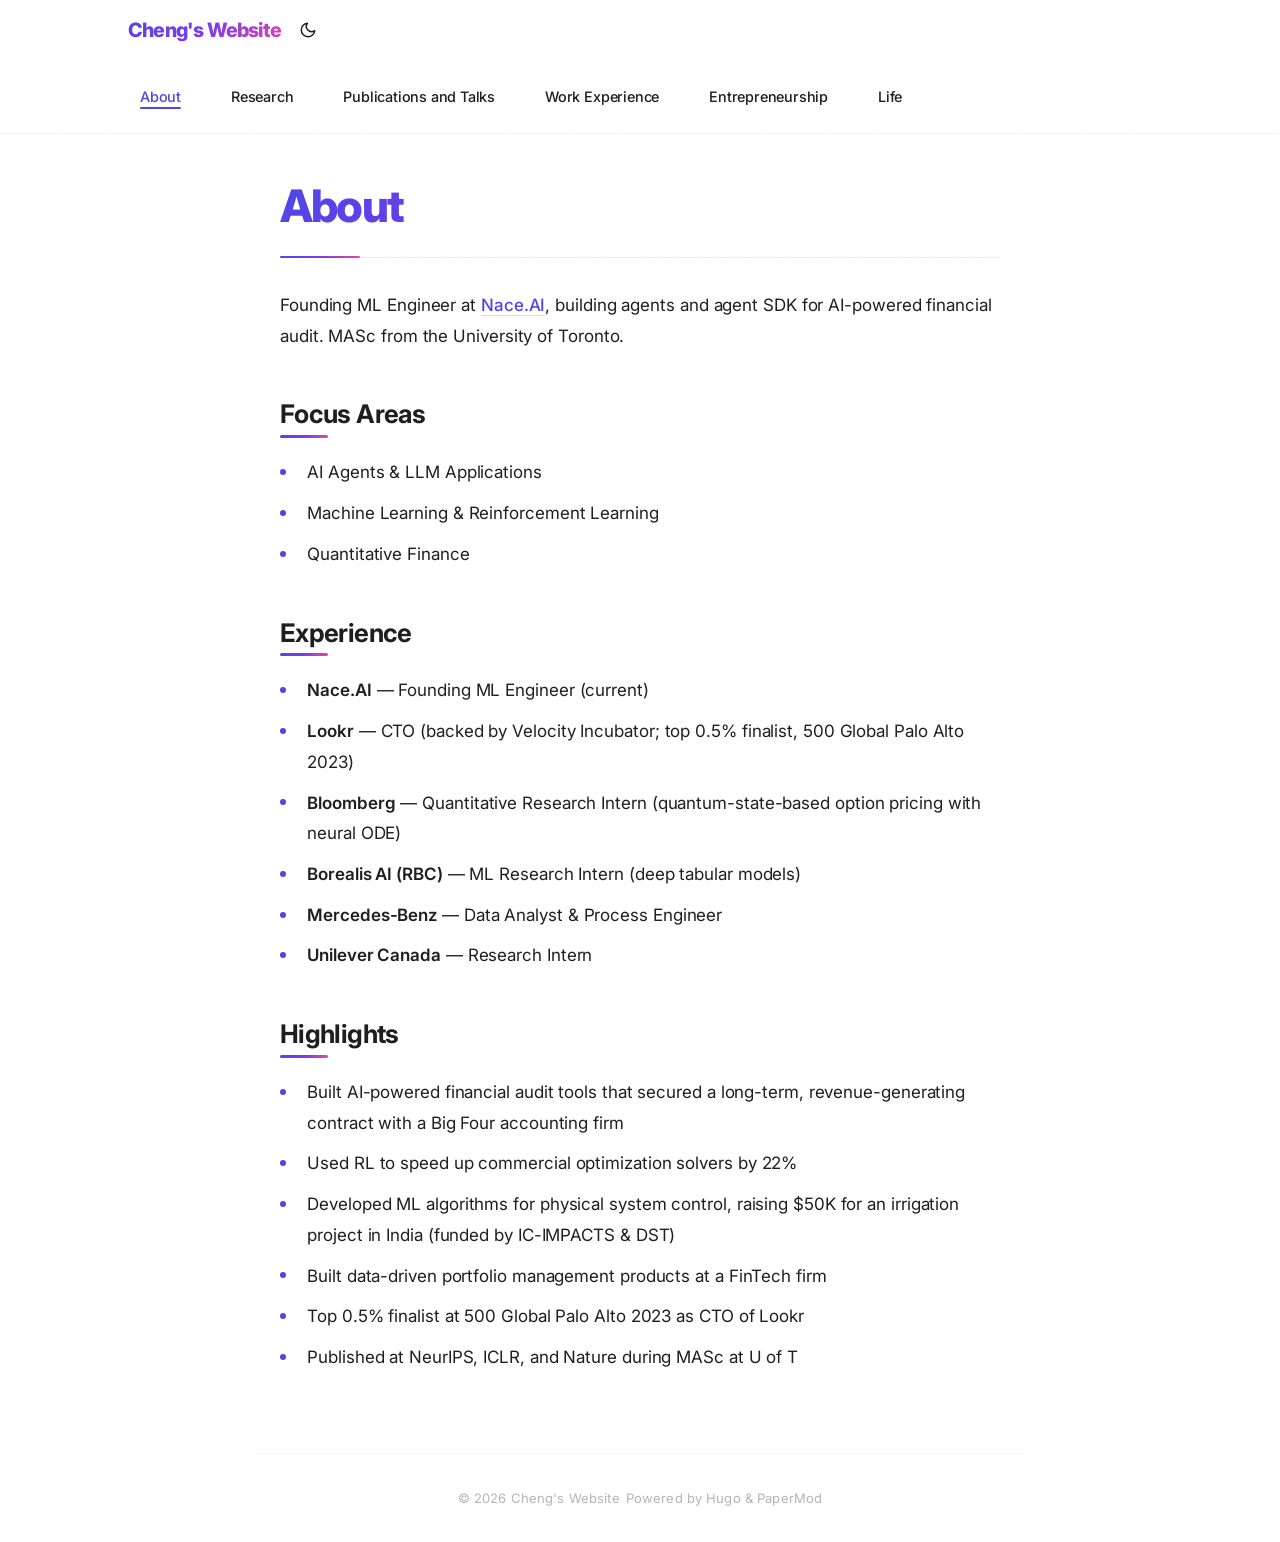
==== commit 7bda34b7: "updates" ====
--- a/about/index.html
+++ b/about/index.html
@@ -212,6 +212,7 @@
 <h2 id="experience">Experience</h2>
 <ul>
 <li><strong>Nace.AI</strong> &mdash; Founding ML Engineer (current)</li>
+<li><strong>Lookr</strong> &mdash; CTO (backed by Velocity Incubator; top 0.5% finalist, 500 Global Palo Alto 2023)</li>
 <li><strong>Bloomberg</strong> &mdash; Quantitative Research Intern (quantum-state-based option pricing with neural ODE)</li>
 <li><strong>Borealis AI (RBC)</strong> &mdash; ML Research Intern (deep tabular models)</li>
 <li><strong>Mercedes-Benz</strong> &mdash; Data Analyst &amp; Process Engineer</li>
@@ -224,6 +225,7 @@
 <li>Used RL to speed up commercial optimization solvers by 22%</li>
 <li>Developed ML algorithms for physical system control, raising $50K for an irrigation project in India (funded by IC-IMPACTS &amp; DST)</li>
 <li>Built data-driven portfolio management products at a FinTech firm</li>
+<li>Top 0.5% finalist at 500 Global Palo Alto 2023 as CTO of Lookr</li>
 <li>Published at NeurIPS, ICLR, and Nature during MASc at U of T</li>
 </ul>
 
--- a/assets/css/custom.css
+++ b/assets/css/custom.css
@@ -421,6 +421,7 @@
     font-weight: 700;
     letter-spacing: -0.025em;
     color: var(--primary);
+    scroll-margin-top: 5rem;
 }
 
 .post-content h2 {
